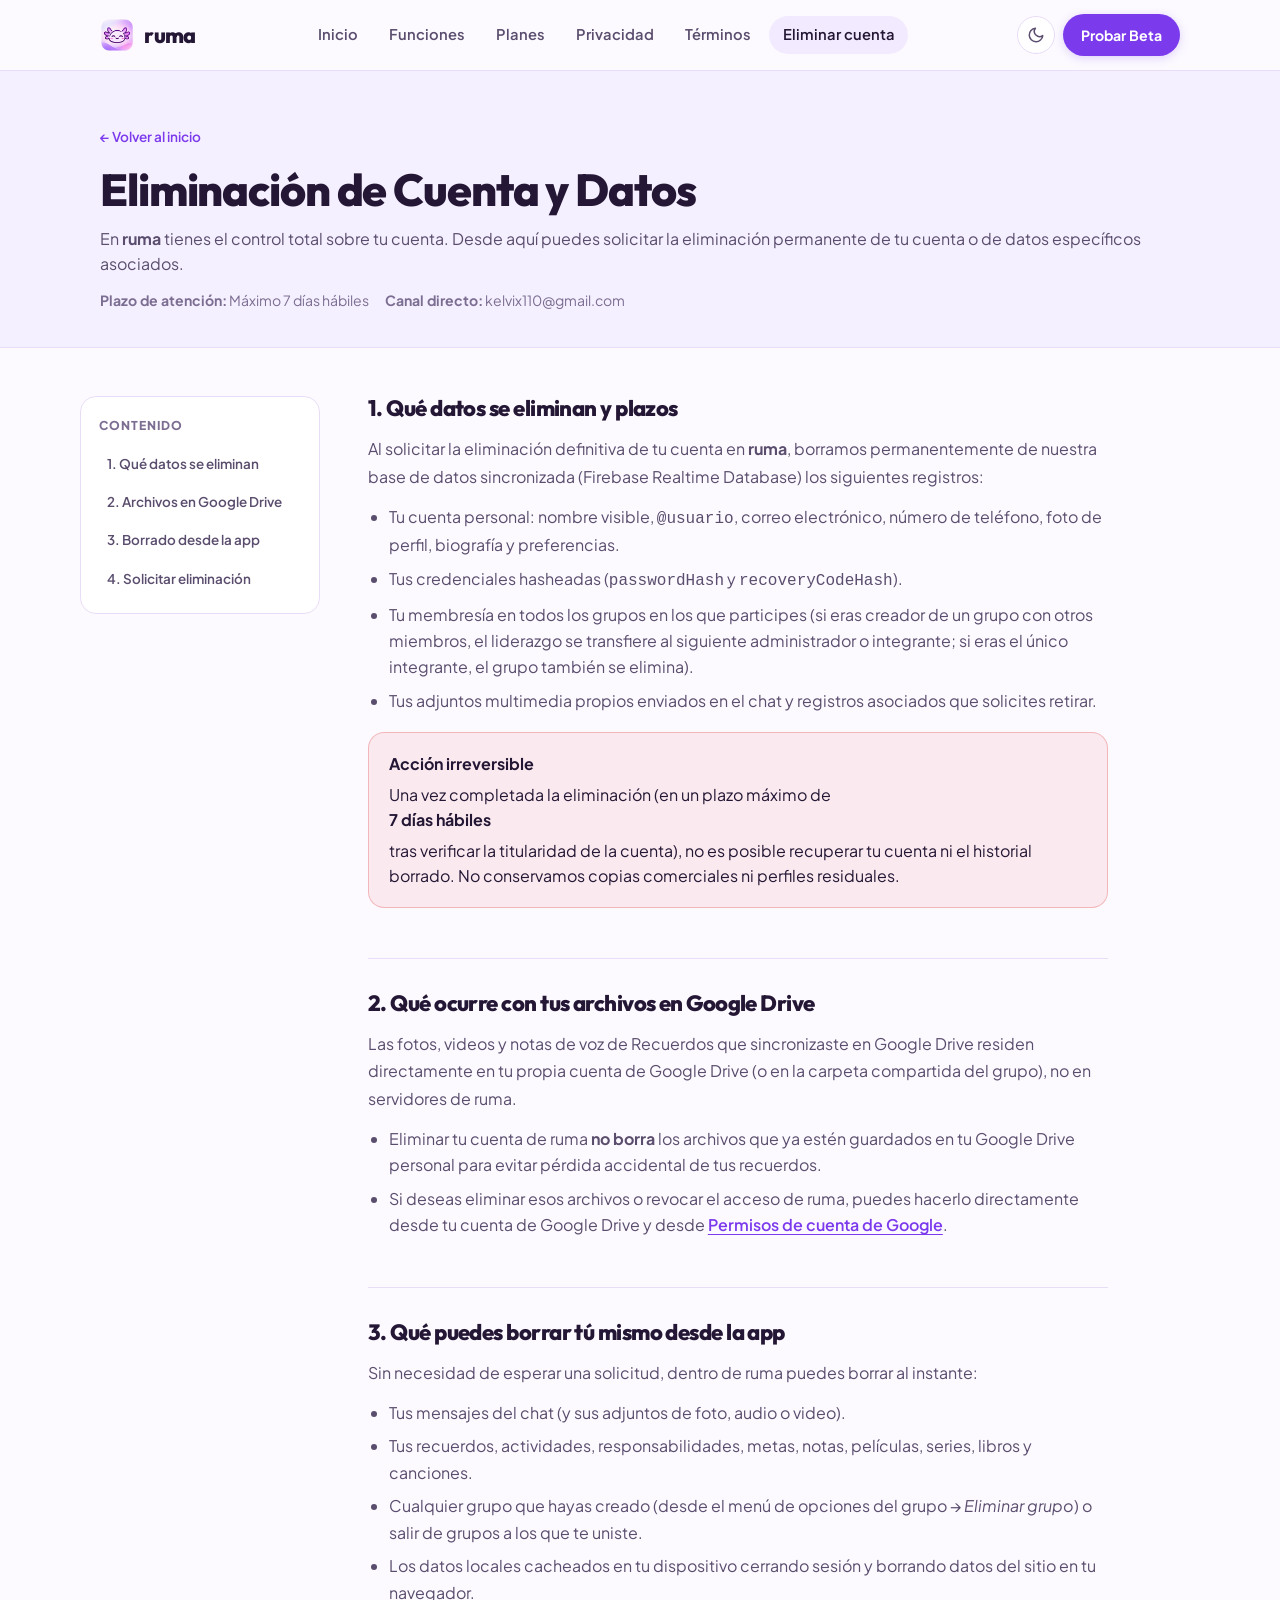
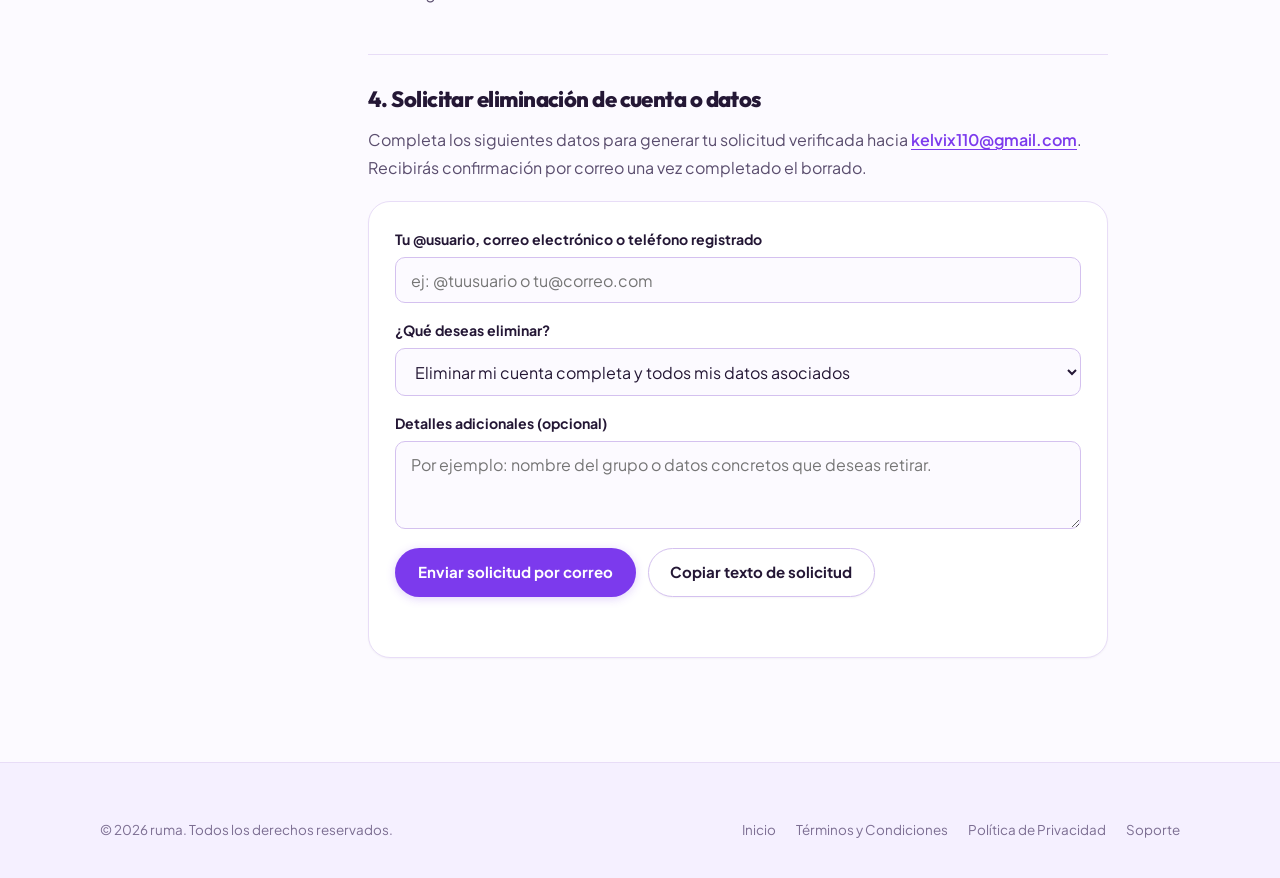
==== eliminar-cuenta.html @ 905005db "feat: sitio web oficial de ruma (landing, términos, privacidad y eliminación de cuenta)" ====
<!DOCTYPE html>
<html lang="es" data-theme="light">
<head>
  <meta charset="UTF-8" />
  <meta name="viewport" content="width=device-width, initial-scale=1.0" />
  <meta name="theme-color" content="#FCFAFF" />
  <title>Eliminación de Cuenta y Datos — ruma</title>
  <meta name="description" content="Cómo solicitar la eliminación definitiva de tu cuenta y datos personales en ruma, qué datos se borran y en cuánto tiempo se procesa tu solicitud." />
  <link rel="icon" type="image/png" href="assets/ruma_icon_192.png" />
  <link rel="apple-touch-icon" href="assets/apple-touch-icon.png" />
  <link rel="preconnect" href="https://fonts.googleapis.com" />
  <link rel="preconnect" href="https://fonts.gstatic.com" crossorigin />
  <link href="https://fonts.googleapis.com/css2?family=Outfit:wght@600;700;800&family=Plus+Jakarta+Sans:wght@400;500;600;700;800&family=JetBrains+Mono:wght@500;700&display=swap" rel="stylesheet" />
  <link rel="stylesheet" href="css/styles.css" />
</head>
<body>

  <header class="site-header">
    <div class="container nav-inner">
      <a href="./" class="brand" aria-label="ruma — Inicio">
        <img src="assets/ruma_home_axolotl.png" alt="Logo de ruma" class="brand-mark" width="34" height="34" />
        <span>ruma</span>
      </a>

      <nav class="nav-links" aria-label="Secciones principales">
        <a href="./">Inicio</a>
        <a href="./#funciones">Funciones</a>
        <a href="./#planes">Planes</a>
        <a href="privacidad.html">Privacidad</a>
        <a href="terminos.html">Términos</a>
        <a href="eliminar-cuenta.html" aria-current="page">Eliminar cuenta</a>
      </nav>

      <div class="nav-actions">
        <button type="button" class="icon-btn" id="theme-toggle" aria-label="Cambiar tema"></button>
        <a href="https://kevingomez-04.github.io/ruma-app/" target="_blank" rel="noopener" class="btn btn-primary btn-sm nav-cta-desktop">Probar Beta</a>
        <button type="button" class="icon-btn mobile-menu-btn" id="mobile-menu-btn" aria-label="Abrir menú" aria-expanded="false" aria-controls="mobile-drawer">
          <svg width="20" height="20" viewBox="0 0 24 24" fill="none" stroke="currentColor" stroke-width="2" stroke-linecap="round" aria-hidden="true">
            <path d="M4 7h16M4 12h16M4 17h16" />
          </svg>
        </button>
      </div>
    </div>

    <div class="mobile-drawer" id="mobile-drawer">
      <nav class="mobile-drawer-links" aria-label="Menú móvil">
        <a href="./">Inicio</a>
        <a href="./#funciones">Funciones</a>
        <a href="./#planes">Planes</a>
        <a href="privacidad.html">Política de privacidad</a>
        <a href="terminos.html">Términos y condiciones</a>
        <a href="eliminar-cuenta.html" aria-current="page">Eliminación de cuenta</a>
      </nav>
      <a href="https://kevingomez-04.github.io/ruma-app/" target="_blank" rel="noopener" class="btn btn-primary" style="width:100%;">Abrir ruma Beta</a>
    </div>
  </header>

  <main>
    <section class="legal-hero">
      <div class="container">
        <a href="./" class="legal-breadcrumb">← Volver al inicio</a>
        <h1>Eliminación de Cuenta y Datos</h1>
        <p>En <strong>ruma</strong> tienes el control total sobre tu cuenta. Desde aquí puedes solicitar la eliminación permanente de tu cuenta o de datos específicos asociados.</p>
        <div class="legal-meta">
          <span><strong>Plazo de atención:</strong> Máximo 7 días hábiles</span>
          <span><strong>Canal directo:</strong> kelvix110@gmail.com</span>
        </div>
      </div>
    </section>

    <div class="container legal-layout">
      <aside class="legal-toc" aria-label="Índice de eliminación">
        <div class="legal-toc-title">Contenido</div>
        <ol>
          <li><a href="#que-se-elimina">1. Qué datos se eliminan</a></li>
          <li><a href="#google-drive">2. Archivos en Google Drive</a></li>
          <li><a href="#desde-app">3. Borrado desde la app</a></li>
          <li><a href="#solicitud">4. Solicitar eliminación</a></li>
        </ol>
      </aside>

      <article class="legal-content">
        <section id="que-se-elimina">
          <h2>1. Qué datos se eliminan y plazos</h2>
          <p>Al solicitar la eliminación definitiva de tu cuenta en <strong>ruma</strong>, borramos permanentemente de nuestra base de datos sincronizada (Firebase Realtime Database) los siguientes registros:</p>
          <ul>
            <li>Tu cuenta personal: nombre visible, <code>@usuario</code>, correo electrónico, número de teléfono, foto de perfil, biografía y preferencias.</li>
            <li>Tus credenciales hasheadas (<code>passwordHash</code> y <code>recoveryCodeHash</code>).</li>
            <li>Tu membresía en todos los grupos en los que participes (si eras creador de un grupo con otros miembros, el liderazgo se transfiere al siguiente administrador o integrante; si eras el único integrante, el grupo también se elimina).</li>
            <li>Tus adjuntos multimedia propios enviados en el chat y registros asociados que solicites retirar.</li>
          </ul>
          <div class="callout danger">
            <strong>Acción irreversible</strong>
            Una vez completada la eliminación (en un plazo máximo de <strong>7 días hábiles</strong> tras verificar la titularidad de la cuenta), no es posible recuperar tu cuenta ni el historial borrado. No conservamos copias comerciales ni perfiles residuales.
          </div>
        </section>

        <section id="google-drive">
          <h2>2. Qué ocurre con tus archivos en Google Drive</h2>
          <p>Las fotos, videos y notas de voz de Recuerdos que sincronizaste en Google Drive residen directamente en tu propia cuenta de Google Drive (o en la carpeta compartida del grupo), no en servidores de ruma.</p>
          <ul>
            <li>Eliminar tu cuenta de ruma <strong>no borra</strong> los archivos que ya estén guardados en tu Google Drive personal para evitar pérdida accidental de tus recuerdos.</li>
            <li>Si deseas eliminar esos archivos o revocar el acceso de ruma, puedes hacerlo directamente desde tu cuenta de Google Drive y desde <a href="https://myaccount.google.com/permissions" target="_blank" rel="noopener">Permisos de cuenta de Google</a>.</li>
          </ul>
        </section>

        <section id="desde-app">
          <h2>3. Qué puedes borrar tú mismo desde la app</h2>
          <p>Sin necesidad de esperar una solicitud, dentro de ruma puedes borrar al instante:</p>
          <ul>
            <li>Tus mensajes del chat (y sus adjuntos de foto, audio o video).</li>
            <li>Tus recuerdos, actividades, responsabilidades, metas, notas, películas, series, libros y canciones.</li>
            <li>Cualquier grupo que hayas creado (desde el menú de opciones del grupo → <em>Eliminar grupo</em>) o salir de grupos a los que te uniste.</li>
            <li>Los datos locales cacheados en tu dispositivo cerrando sesión y borrando datos del sitio en tu navegador.</li>
          </ul>
        </section>

        <section id="solicitud">
          <h2>4. Solicitar eliminación de cuenta o datos</h2>
          <p>Completa los siguientes datos para generar tu solicitud verificada hacia <a href="mailto:kelvix110@gmail.com">kelvix110@gmail.com</a>. Recibirás confirmación por correo una vez completado el borrado.</p>

          <form class="form-card" id="delete-account-form">
            <div class="field">
              <label for="del-identifier">Tu @usuario, correo electrónico o teléfono registrado</label>
              <input type="text" id="del-identifier" placeholder="ej: @tuusuario o tu@correo.com" required />
            </div>

            <div class="field">
              <label for="del-scope">¿Qué deseas eliminar?</label>
              <select id="del-scope">
                <option value="cuenta-completa">Eliminar mi cuenta completa y todos mis datos asociados</option>
                <option value="solo-datos">Eliminar solo datos específicos (mantener mi cuenta activa)</option>
              </select>
            </div>

            <div class="field">
              <label for="del-notes">Detalles adicionales (opcional)</label>
              <textarea id="del-notes" rows="3" placeholder="Por ejemplo: nombre del grupo o datos concretos que deseas retirar."></textarea>
            </div>

            <div class="form-actions">
              <button type="submit" class="btn btn-primary">Enviar solicitud por correo</button>
              <button type="button" class="btn btn-secondary" id="btn-copy-delete-request">Copiar texto de solicitud</button>
            </div>
            <div class="inline-feedback" id="delete-form-feedback" aria-live="polite"></div>
          </form>
        </section>
      </article>
    </div>
  </main>

  <footer class="site-footer">
    <div class="container">
      <div class="footer-bottom" style="border-top:none;padding-top:0;">
        <span>© 2026 ruma. Todos los derechos reservados.</span>
        <div style="display:flex;gap:1.25rem;flex-wrap:wrap;">
          <a href="./">Inicio</a>
          <a href="terminos.html">Términos y Condiciones</a>
          <a href="privacidad.html">Política de Privacidad</a>
          <a href="mailto:kelvix110@gmail.com">Soporte</a>
        </div>
      </div>
    </div>
  </footer>

  <script src="js/main.js" defer></script>
</body>
</html>
---- css/styles.css ----
/* ==========================================================================
   ruma — Sitio Web Oficial (Sistema de Diseño Editorial)
   Paleta oficial de marca: Claro (#FCFAFF) por defecto + Oscuro (#15111E)
   Tipografía: Outfit (Display) · Plus Jakarta Sans (UI/Texto) · JetBrains Mono
   ========================================================================== */

:root,
[data-theme="light"] {
  color-scheme: light;
  --bg: #FCFAFF;
  --bg-subtle: #F5F0FF;
  --surface: #FFFFFF;
  --surface-2: #F7F3FF;
  --surface-hover: #EFE8FF;
  --nav-bg: rgba(252, 250, 255, 0.86);

  --ink: #241735;
  --ink-2: #5A4D6E;
  --ink-muted: #7C6E92;

  --border: #E8DDF7;
  --border-strong: #D4C1EF;

  --primary: #7C3AED;
  --primary-hover: #6D28D9;
  --primary-soft: rgba(124, 58, 237, 0.08);
  --primary-soft-2: rgba(124, 58, 237, 0.14);
  --on-primary: #FFFFFF;

  --accent-rose: #C026D3;
  --accent-rose-soft: rgba(192, 38, 211, 0.09);
  --success: #059669;
  --success-soft: rgba(5, 150, 105, 0.1);
  --danger: #DC2626;
  --danger-soft: rgba(220, 38, 38, 0.08);

  --shadow-xs: 0 1px 2px rgba(36, 23, 53, 0.04);
  --shadow-sm: 0 4px 14px rgba(36, 23, 53, 0.06);
  --shadow-md: 0 12px 32px rgba(36, 23, 53, 0.08);
  --shadow-phone: 0 24px 60px rgba(36, 23, 53, 0.14), 0 4px 16px rgba(36, 23, 53, 0.06);

  --phone-shell: #1A1326;
  --phone-screen: #15111E;
  --phone-card: #211A2E;
  --phone-card-2: #2B223B;
  --phone-border: #382C4B;
  --phone-ink: #F5F0FF;
  --phone-ink-2: #B8A9CC;
  --phone-accent: #A78BFA;

  --radius-sm: 10px;
  --radius-md: 16px;
  --radius-lg: 22px;
  --radius-xl: 28px;
  --radius-pill: 9999px;

  --font-sans: 'Plus Jakarta Sans', -apple-system, BlinkMacSystemFont, 'Segoe UI', sans-serif;
  --font-display: 'Outfit', -apple-system, BlinkMacSystemFont, sans-serif;
  --font-mono: 'JetBrains Mono', ui-monospace, SFMono-Regular, monospace;

  --container: 1120px;
}

[data-theme="dark"] {
  color-scheme: dark;
  --bg: #15111E;
  --bg-subtle: #1B1526;
  --surface: #211A2E;
  --surface-2: #2A213A;
  --surface-hover: #322846;
  --nav-bg: rgba(21, 17, 30, 0.86);

  --ink: #F5F0FF;
  --ink-2: #C2B5D6;
  --ink-muted: #9384AB;

  --border: #342947;
  --border-strong: #4A3B63;

  --primary: #8B5CF6;
  --primary-hover: #7C3AED;
  --primary-soft: rgba(139, 92, 246, 0.14);
  --primary-soft-2: rgba(139, 92, 246, 0.22);
  --on-primary: #FFFFFF;

  --accent-rose: #E879F9;
  --accent-rose-soft: rgba(232, 121, 249, 0.14);
  --success: #34D399;
  --success-soft: rgba(52, 211, 153, 0.14);
  --danger: #F87171;
  --danger-soft: rgba(248, 113, 113, 0.14);

  --shadow-xs: 0 1px 2px rgba(0, 0, 0, 0.24);
  --shadow-sm: 0 6px 18px rgba(0, 0, 0, 0.3);
  --shadow-md: 0 16px 38px rgba(0, 0, 0, 0.42);
  --shadow-phone: 0 28px 64px rgba(0, 0, 0, 0.55);

  --phone-shell: #0E0A16;
  --phone-screen: #15111E;
  --phone-card: #211A2E;
  --phone-card-2: #2B223B;
  --phone-border: #382C4B;
  --phone-ink: #F5F0FF;
  --phone-ink-2: #B8A9CC;
  --phone-accent: #C4B5FD;
}

/* ── Reset & Base ──────────────────────────────────────────────────────── */
*, *::before, *::after { box-sizing: border-box; }

html {
  scroll-behavior: smooth;
  -webkit-text-size-adjust: 100%;
}

body {
  margin: 0;
  font-family: var(--font-sans);
  font-size: 16px;
  line-height: 1.6;
  color: var(--ink);
  background: var(--bg);
  -webkit-font-smoothing: antialiased;
  overflow-x: hidden;
  transition: background-color 0.2s ease, color 0.2s ease;
}

img { max-width: 100%; display: block; }
a { color: inherit; text-decoration: none; }
button { font: inherit; color: inherit; cursor: pointer; background: none; border: none; }

h1, h2, h3, h4 {
  font-family: var(--font-display);
  margin: 0;
  color: var(--ink);
  letter-spacing: -0.025em;
  line-height: 1.15;
}

p { margin: 0; color: var(--ink-2); }

.container {
  width: 100%;
  max-width: var(--container);
  margin: 0 auto;
  padding: 0 1.25rem;
}

.sr-only {
  position: absolute; width: 1px; height: 1px; padding: 0; margin: -1px;
  overflow: hidden; clip: rect(0, 0, 0, 0); border: 0;
}

/* ── Navbar ────────────────────────────────────────────────────────────── */
.site-header {
  position: sticky;
  top: 0;
  z-index: 100;
  background: var(--nav-bg);
  backdrop-filter: blur(14px);
  -webkit-backdrop-filter: blur(14px);
  border-bottom: 1px solid var(--border);
}

.nav-inner {
  height: 70px;
  display: flex;
  align-items: center;
  justify-content: space-between;
  gap: 1rem;
}

.brand {
  display: inline-flex;
  align-items: center;
  gap: 0.65rem;
  font-family: var(--font-display);
  font-weight: 800;
  font-size: 1.35rem;
  letter-spacing: -0.03em;
  color: var(--ink);
}

.brand-mark {
  width: 34px;
  height: 34px;
  border-radius: 10px;
  object-fit: contain;
}

.nav-links {
  display: flex;
  align-items: center;
  gap: 0.25rem;
}

.nav-links a {
  padding: 0.48rem 0.85rem;
  border-radius: var(--radius-pill);
  font-size: 0.92rem;
  font-weight: 600;
  color: var(--ink-2);
  transition: color 0.15s ease, background-color 0.15s ease;
}

.nav-links a:hover,
.nav-links a[aria-current="page"] {
  color: var(--ink);
  background: var(--primary-soft);
}

.nav-actions {
  display: flex;
  align-items: center;
  gap: 0.55rem;
}

.icon-btn {
  width: 38px;
  height: 38px;
  border-radius: var(--radius-pill);
  border: 1px solid var(--border);
  background: var(--surface);
  color: var(--ink-2);
  display: inline-flex;
  align-items: center;
  justify-content: center;
  transition: background-color 0.15s ease, border-color 0.15s ease, color 0.15s ease;
}

.icon-btn:hover {
  background: var(--surface-hover);
  border-color: var(--border-strong);
  color: var(--ink);
}

.mobile-menu-btn { display: none; }

.mobile-drawer {
  display: none;
  border-top: 1px solid var(--border);
  background: var(--surface);
  padding: 1rem 1.25rem 1.35rem;
}

.mobile-drawer.open { display: block; }

.mobile-drawer-links {
  display: flex;
  flex-direction: column;
  gap: 0.3rem;
  margin-bottom: 1rem;
}

.mobile-drawer-links a {
  padding: 0.7rem 0.85rem;
  border-radius: var(--radius-sm);
  font-weight: 600;
  color: var(--ink-2);
}

.mobile-drawer-links a:hover,
.mobile-drawer-links a[aria-current="page"] {
  background: var(--primary-soft);
  color: var(--ink);
}

/* ── Buttons ───────────────────────────────────────────────────────────── */
.btn {
  display: inline-flex;
  align-items: center;
  justify-content: center;
  gap: 0.5rem;
  font-weight: 700;
  font-size: 0.94rem;
  padding: 0.72rem 1.35rem;
  border-radius: var(--radius-pill);
  border: 1px solid transparent;
  transition: transform 0.15s ease, background-color 0.15s ease, border-color 0.15s ease, box-shadow 0.15s ease;
  white-space: nowrap;
}

.btn:active { transform: translateY(1px); }

.btn-sm {
  padding: 0.52rem 1.05rem;
  font-size: 0.88rem;
}

.btn-primary {
  background: var(--primary);
  color: var(--on-primary);
  box-shadow: 0 2px 10px rgba(124, 58, 237, 0.22);
}

.btn-primary:hover {
  background: var(--primary-hover);
  box-shadow: 0 6px 18px rgba(124, 58, 237, 0.28);
}

.btn-secondary {
  background: var(--surface);
  color: var(--ink);
  border-color: var(--border-strong);
  box-shadow: var(--shadow-xs);
}

.btn-secondary:hover {
  background: var(--surface-hover);
  border-color: var(--primary);
}

.btn-ghost {
  background: transparent;
  color: var(--ink-2);
  border-color: var(--border);
}

.btn-ghost:hover {
  background: var(--surface-2);
  color: var(--ink);
}

/* ── Hero Section ──────────────────────────────────────────────────────── */
.hero {
  padding: 4.5rem 0 4rem;
  border-bottom: 1px solid var(--border);
  background:
    radial-gradient(640px 360px at 82% 18%, rgba(124, 58, 237, 0.08), transparent 70%),
    radial-gradient(520px 320px at 10% 80%, rgba(192, 38, 211, 0.05), transparent 70%),
    var(--bg);
}

.hero-grid {
  display: grid;
  grid-template-columns: minmax(0, 1.08fr) minmax(0, 0.92fr);
  gap: 3.5rem;
  align-items: center;
}

.hero-eyebrow {
  font-size: 0.82rem;
  font-weight: 700;
  text-transform: uppercase;
  letter-spacing: 0.1em;
  color: var(--primary);
  margin-bottom: 1rem;
}

.hero h1 {
  font-size: clamp(2.35rem, 4.4vw, 3.6rem);
  font-weight: 800;
  letter-spacing: -0.035em;
  line-height: 1.08;
  margin-bottom: 1.25rem;
}

.hero-lead {
  font-size: clamp(1.02rem, 1.4vw, 1.16rem);
  line-height: 1.65;
  max-width: 52ch;
  margin-bottom: 1.9rem;
}

.hero-cta-row {
  display: flex;
  flex-wrap: wrap;
  gap: 0.75rem;
  margin-bottom: 1.65rem;
}

.hero-meta {
  display: flex;
  flex-wrap: wrap;
  gap: 1.25rem;
  font-size: 0.84rem;
  font-weight: 600;
  color: var(--ink-muted);
}

.hero-meta span {
  display: inline-flex;
  align-items: center;
  gap: 0.4rem;
}

/* ── Interactive Mobile Showcase ───────────────────────────────────────── */
.showcase-wrap {
  display: flex;
  flex-direction: column;
  align-items: center;
  gap: 1rem;
}

.showcase-tabs {
  display: inline-flex;
  flex-wrap: wrap;
  justify-content: center;
  gap: 0.35rem;
  padding: 0.32rem;
  background: var(--surface);
  border: 1px solid var(--border);
  border-radius: var(--radius-pill);
  box-shadow: var(--shadow-xs);
}

.showcase-tab {
  padding: 0.42rem 0.9rem;
  border-radius: var(--radius-pill);
  font-size: 0.82rem;
  font-weight: 700;
  color: var(--ink-2);
  transition: background-color 0.15s ease, color 0.15s ease;
}

.showcase-tab:hover { color: var(--ink); }

.showcase-tab.active {
  background: var(--primary);
  color: var(--on-primary);
}

.phone-frame {
  width: 100%;
  max-width: 356px;
  background: var(--phone-shell);
  border-radius: 38px;
  padding: 12px;
  box-shadow: var(--shadow-phone);
  border: 1px solid rgba(255, 255, 255, 0.08);
}

.phone-screen {
  background: var(--phone-screen);
  border-radius: 28px;
  padding: 1rem;
  color: var(--phone-ink);
  min-height: 416px;
  display: flex;
  flex-direction: column;
  gap: 0.85rem;
}

.phone-notch {
  width: 84px;
  height: 18px;
  border-radius: 999px;
  background: #090611;
  margin: 0 auto 0.2rem;
}

.phone-topbar {
  display: flex;
  align-items: center;
  justify-content: space-between;
  font-size: 0.78rem;
  color: var(--phone-ink-2);
}

.phone-group-pill {
  display: inline-flex;
  align-items: center;
  gap: 0.45rem;
  font-weight: 700;
  color: var(--phone-ink);
  font-size: 0.85rem;
}

.phone-group-pill img {
  width: 22px;
  height: 22px;
  border-radius: 6px;
}

.phone-panel { display: none; flex-direction: column; gap: 0.75rem; flex: 1; }
.phone-panel.active { display: flex; animation: fadeSlide 0.22s ease; }

@keyframes fadeSlide {
  from { opacity: 0; transform: translateY(5px); }
  to { opacity: 1; transform: translateY(0); }
}

.p-card {
  background: var(--phone-card);
  border: 1px solid var(--phone-border);
  border-radius: 16px;
  padding: 0.85rem;
}

.p-card-head {
  display: flex;
  align-items: flex-start;
  justify-content: space-between;
  gap: 0.5rem;
  margin-bottom: 0.45rem;
}

.p-title {
  font-family: var(--font-display);
  font-weight: 700;
  font-size: 0.96rem;
  color: var(--phone-ink);
  line-height: 1.25;
}

.p-sub {
  font-size: 0.75rem;
  color: var(--phone-ink-2);
  margin-top: 0.15rem;
}

.p-status {
  font-size: 0.68rem;
  font-weight: 700;
  padding: 0.22rem 0.55rem;
  border-radius: 999px;
  background: rgba(167, 139, 250, 0.16);
  color: #E9D5FF;
  white-space: nowrap;
}

.p-progress-row {
  display: flex;
  align-items: center;
  justify-content: space-between;
  font-size: 0.74rem;
  color: var(--phone-ink-2);
  margin: 0.55rem 0 0.35rem;
}

.p-bar {
  height: 6px;
  border-radius: 999px;
  background: var(--phone-card-2);
  overflow: hidden;
}

.p-bar i {
  display: block;
  height: 100%;
  border-radius: 999px;
  background: linear-gradient(90deg, #8B5CF6, #F0ABFC);
  transition: width 0.25s ease;
}

.p-tasks {
  display: flex;
  flex-direction: column;
  gap: 0.45rem;
  margin-top: 0.2rem;
}

.p-task {
  display: flex;
  align-items: center;
  gap: 0.6rem;
  padding: 0.55rem 0.7rem;
  border-radius: 12px;
  background: var(--phone-card);
  border: 1px solid var(--phone-border);
  text-align: left;
  width: 100%;
  transition: border-color 0.15s ease, background-color 0.15s ease;
}

.p-task:hover { background: var(--phone-card-2); }

.p-check {
  width: 18px;
  height: 18px;
  border-radius: 6px;
  border: 1.5px solid #6E5B94;
  display: inline-flex;
  align-items: center;
  justify-content: center;
  flex-shrink: 0;
  font-size: 0.7rem;
  color: #fff;
}

.p-task.done .p-check {
  background: #7C3AED;
  border-color: #7C3AED;
}

.p-task-text {
  font-size: 0.8rem;
  color: var(--phone-ink);
  font-weight: 600;
  flex: 1;
}

.p-task.done .p-task-text {
  text-decoration: line-through;
  color: var(--phone-ink-2);
}

.p-assignee {
  font-size: 0.68rem;
  font-weight: 700;
  color: #C4B5FD;
  background: rgba(167, 139, 250, 0.12);
  padding: 0.16rem 0.45rem;
  border-radius: 999px;
}

.p-memory-hero {
  height: 112px;
  border-radius: 12px;
  background: linear-gradient(135deg, #3B1E66 0%, #7C3AED 55%, #C026D3 100%);
  padding: 0.8rem;
  display: flex;
  flex-direction: column;
  justify-content: flex-end;
  margin-bottom: 0.55rem;
}

.p-memory-hero span {
  font-size: 0.7rem;
  color: rgba(255, 255, 255, 0.84);
  font-weight: 600;
}

.p-memory-hero strong {
  font-family: var(--font-display);
  font-size: 1rem;
  color: #FFFFFF;
}

.p-drive-row {
  display: flex;
  align-items: center;
  justify-content: space-between;
  font-size: 0.74rem;
  color: #34D399;
  font-weight: 600;
}

.p-media-list {
  display: flex;
  flex-direction: column;
  gap: 0.55rem;
}

.p-media-item {
  display: flex;
  align-items: center;
  gap: 0.7rem;
  padding: 0.65rem 0.75rem;
  border-radius: 14px;
  background: var(--phone-card);
  border: 1px solid var(--phone-border);
}

.p-media-badge {
  width: 38px;
  height: 46px;
  border-radius: 8px;
  background: var(--phone-card-2);
  display: flex;
  align-items: center;
  justify-content: center;
  font-weight: 800;
  font-size: 0.72rem;
  color: #E9D5FF;
  flex-shrink: 0;
}

.p-media-meta { flex: 1; min-width: 0; }
.p-media-meta strong { display: block; font-size: 0.84rem; color: var(--phone-ink); }
.p-media-meta span { display: block; font-size: 0.73rem; color: var(--phone-ink-2); }

.p-score {
  font-family: var(--font-mono);
  font-size: 0.76rem;
  font-weight: 700;
  color: #FBBF24;
}

.p-chat-stack {
  display: flex;
  flex-direction: column;
  gap: 0.55rem;
}

.p-bubble {
  max-width: 88%;
  padding: 0.65rem 0.8rem;
  border-radius: 14px;
  font-size: 0.79rem;
  line-height: 1.45;
  background: var(--phone-card);
  border: 1px solid var(--phone-border);
  color: var(--phone-ink);
}

.p-bubble.mine {
  align-self: flex-end;
  background: #5B21B6;
  border-color: #7C3AED;
}

.p-quote {
  padding: 0.45rem 0.6rem;
  border-radius: 9px;
  background: rgba(255, 255, 255, 0.07);
  border-left: 2.5px solid #E879F9;
  margin-bottom: 0.4rem;
  font-size: 0.72rem;
}

.p-quote b { display: block; color: #F5F0FF; }
.p-quote span { color: #D8C7F0; }

/* ── Sections ──────────────────────────────────────────────────────────── */
.section {
  padding: 4.75rem 0;
}

.section-alt {
  background: var(--bg-subtle);
  border-top: 1px solid var(--border);
  border-bottom: 1px solid var(--border);
}

.section-head {
  max-width: 640px;
  margin-bottom: 2.75rem;
}

.section-label {
  font-size: 0.8rem;
  font-weight: 700;
  text-transform: uppercase;
  letter-spacing: 0.1em;
  color: var(--primary);
  margin-bottom: 0.65rem;
}

.section-head h2 {
  font-size: clamp(1.75rem, 3vw, 2.45rem);
  font-weight: 800;
  margin-bottom: 0.85rem;
}

.section-head p {
  font-size: 1.02rem;
}

/* ── Feature Grid ──────────────────────────────────────────────────────── */
.features-grid {
  display: grid;
  grid-template-columns: repeat(3, minmax(0, 1fr));
  gap: 1.25rem;
}

.feature-card {
  background: var(--surface);
  border: 1px solid var(--border);
  border-radius: var(--radius-lg);
  padding: 1.65rem;
  box-shadow: var(--shadow-xs);
  transition: transform 0.18s ease, box-shadow 0.18s ease, border-color 0.18s ease;
}

.feature-card:hover {
  transform: translateY(-2px);
  box-shadow: var(--shadow-sm);
  border-color: var(--border-strong);
}

.feature-icon {
  width: 42px;
  height: 42px;
  border-radius: 12px;
  background: var(--primary-soft);
  color: var(--primary);
  display: inline-flex;
  align-items: center;
  justify-content: center;
  margin-bottom: 1.1rem;
}

.feature-card h3 {
  font-size: 1.15rem;
  font-weight: 700;
  margin-bottom: 0.55rem;
}

.feature-card p {
  font-size: 0.93rem;
  line-height: 1.6;
}

/* ── Steps ─────────────────────────────────────────────────────────────── */
.steps-grid {
  display: grid;
  grid-template-columns: repeat(3, minmax(0, 1fr));
  gap: 1.5rem;
}

.step-card {
  background: var(--surface);
  border: 1px solid var(--border);
  border-radius: var(--radius-lg);
  padding: 1.65rem;
}

.step-num {
  font-family: var(--font-mono);
  font-size: 0.82rem;
  font-weight: 700;
  color: var(--primary);
  margin-bottom: 0.8rem;
  display: inline-block;
}

.step-card h3 {
  font-size: 1.15rem;
  margin-bottom: 0.5rem;
}

.step-card p {
  font-size: 0.93rem;
}

/* ── Pricing / Plans ───────────────────────────────────────────────────── */
.plans-grid {
  display: grid;
  grid-template-columns: repeat(2, minmax(0, 1fr));
  gap: 1.5rem;
  align-items: stretch;
}

.plan-card {
  background: var(--surface);
  border: 1px solid var(--border);
  border-radius: var(--radius-xl);
  padding: 2rem;
  display: flex;
  flex-direction: column;
  box-shadow: var(--shadow-xs);
}

.plan-card.featured {
  border-color: var(--border-strong);
  box-shadow: var(--shadow-md);
}

.plan-top {
  display: flex;
  align-items: center;
  justify-content: space-between;
  gap: 0.75rem;
  margin-bottom: 0.75rem;
}

.plan-name {
  font-family: var(--font-display);
  font-size: 1.4rem;
  font-weight: 800;
}

.plan-tag {
  font-size: 0.75rem;
  font-weight: 700;
  padding: 0.25rem 0.65rem;
  border-radius: var(--radius-pill);
  background: var(--primary-soft);
  color: var(--primary);
}

.plan-tag.success {
  background: var(--success-soft);
  color: var(--success);
}

.plan-price {
  font-family: var(--font-display);
  font-size: 2rem;
  font-weight: 800;
  margin: 0.35rem 0 0.6rem;
}

.plan-price small {
  font-family: var(--font-sans);
  font-size: 0.88rem;
  font-weight: 600;
  color: var(--ink-muted);
}

.plan-desc {
  font-size: 0.93rem;
  margin-bottom: 1.45rem;
}

.plan-list {
  list-style: none;
  padding: 0;
  margin: 0 0 1.75rem;
  display: flex;
  flex-direction: column;
  gap: 0.65rem;
  flex: 1;
}

.plan-list li {
  display: flex;
  align-items: flex-start;
  gap: 0.6rem;
  font-size: 0.92rem;
  color: var(--ink-2);
}

.plan-list svg {
  color: var(--primary);
  flex-shrink: 0;
  margin-top: 3px;
}

/* ── FAQ ───────────────────────────────────────────────────────────────── */
.faq-list {
  max-width: 780px;
  display: flex;
  flex-direction: column;
  gap: 0.75rem;
}

.faq-item {
  background: var(--surface);
  border: 1px solid var(--border);
  border-radius: var(--radius-md);
  overflow: hidden;
  transition: border-color 0.15s ease;
}

.faq-item[open] {
  border-color: var(--border-strong);
  box-shadow: var(--shadow-xs);
}

.faq-item summary {
  list-style: none;
  padding: 1.15rem 1.35rem;
  font-family: var(--font-display);
  font-weight: 700;
  font-size: 1.03rem;
  color: var(--ink);
  cursor: pointer;
  display: flex;
  align-items: center;
  justify-content: space-between;
  gap: 1rem;
}

.faq-item summary::-webkit-details-marker { display: none; }

.faq-chevron {
  width: 20px;
  height: 20px;
  color: var(--ink-muted);
  flex-shrink: 0;
  transition: transform 0.2s ease;
}

.faq-item[open] .faq-chevron { transform: rotate(180deg); color: var(--primary); }

.faq-body {
  padding: 0 1.35rem 1.25rem;
  font-size: 0.94rem;
  line-height: 1.65;
  color: var(--ink-2);
}

.faq-body a {
  color: var(--primary);
  font-weight: 600;
  text-decoration: underline;
  text-underline-offset: 3px;
}

/* ── Final CTA ─────────────────────────────────────────────────────────── */
.cta-band {
  background: var(--surface);
  border: 1px solid var(--border);
  border-radius: var(--radius-xl);
  padding: 3rem 2.25rem;
  display: flex;
  align-items: center;
  justify-content: space-between;
  gap: 2rem;
  box-shadow: var(--shadow-sm);
}

.cta-band h2 {
  font-size: clamp(1.55rem, 2.6vw, 2.1rem);
  margin-bottom: 0.55rem;
}

.cta-band p { max-width: 52ch; }

.cta-band-actions {
  display: flex;
  flex-wrap: wrap;
  gap: 0.75rem;
  flex-shrink: 0;
}

/* ── Legal & Documentation Pages ───────────────────────────────────────── */
.legal-hero {
  padding: 3.25rem 0 2.25rem;
  border-bottom: 1px solid var(--border);
  background: var(--bg-subtle);
}

.legal-breadcrumb {
  display: inline-flex;
  align-items: center;
  gap: 0.4rem;
  font-size: 0.85rem;
  font-weight: 600;
  color: var(--primary);
  margin-bottom: 1rem;
}

.legal-hero h1 {
  font-size: clamp(1.95rem, 3.6vw, 2.8rem);
  font-weight: 800;
  margin-bottom: 0.65rem;
}

.legal-meta {
  display: flex;
  flex-wrap: wrap;
  gap: 1rem;
  font-size: 0.88rem;
  color: var(--ink-muted);
  margin-top: 0.75rem;
}

.legal-layout {
  display: grid;
  grid-template-columns: 240px minmax(0, 1fr);
  gap: 3rem;
  padding: 3rem 0 4.5rem;
  align-items: start;
}

.legal-toc {
  position: sticky;
  top: 94px;
  padding: 1.15rem;
  background: var(--surface);
  border: 1px solid var(--border);
  border-radius: var(--radius-md);
}

.legal-toc-title {
  font-size: 0.76rem;
  font-weight: 800;
  text-transform: uppercase;
  letter-spacing: 0.08em;
  color: var(--ink-muted);
  margin-bottom: 0.75rem;
}

.legal-toc ol {
  list-style: none;
  padding: 0;
  margin: 0;
  display: flex;
  flex-direction: column;
  gap: 0.35rem;
}

.legal-toc a {
  display: block;
  padding: 0.35rem 0.5rem;
  border-radius: 8px;
  font-size: 0.84rem;
  font-weight: 600;
  color: var(--ink-2);
  transition: background-color 0.15s ease, color 0.15s ease;
}

.legal-toc a:hover {
  background: var(--primary-soft);
  color: var(--primary);
}

.legal-content {
  max-width: 740px;
}

.legal-content section {
  scroll-margin-top: 92px;
  padding-bottom: 2rem;
  margin-bottom: 2rem;
  border-bottom: 1px solid var(--border);
}

.legal-content section:last-child {
  border-bottom: none;
  margin-bottom: 0;
}

.legal-content h2 {
  font-size: 1.38rem;
  font-weight: 800;
  margin-bottom: 0.85rem;
}

.legal-content h3 {
  font-size: 1.05rem;
  font-weight: 700;
  margin: 1.25rem 0 0.45rem;
}

.legal-content p {
  margin-bottom: 0.85rem;
  line-height: 1.72;
}

.legal-content ul,
.legal-content ol {
  margin: 0.5rem 0 1rem;
  padding-left: 1.3rem;
  color: var(--ink-2);
}

.legal-content li {
  margin-bottom: 0.45rem;
  line-height: 1.65;
}

.legal-content a {
  color: var(--primary);
  font-weight: 600;
  text-decoration: underline;
  text-underline-offset: 3px;
}

.callout {
  padding: 1.15rem 1.25rem;
  border-radius: var(--radius-md);
  background: var(--surface);
  border: 1px solid var(--border-strong);
  margin: 1.1rem 0;
}

.callout strong {
  display: block;
  color: var(--ink);
  margin-bottom: 0.3rem;
}

.callout.danger {
  background: var(--danger-soft);
  border-color: rgba(220, 38, 38, 0.25);
}

.data-table {
  width: 100%;
  border-collapse: collapse;
  margin: 1rem 0 1.25rem;
  font-size: 0.9rem;
  background: var(--surface);
  border: 1px solid var(--border);
  border-radius: var(--radius-md);
  overflow: hidden;
}

.data-table th,
.data-table td {
  padding: 0.85rem 1rem;
  text-align: left;
  border-bottom: 1px solid var(--border);
  vertical-align: top;
}

.data-table th {
  background: var(--bg-subtle);
  font-weight: 700;
  color: var(--ink);
  font-size: 0.84rem;
}

.data-table tr:last-child td { border-bottom: none; }

/* ── Delete Account Form ───────────────────────────────────────────────── */
.form-card {
  background: var(--surface);
  border: 1px solid var(--border);
  border-radius: var(--radius-lg);
  padding: 1.65rem;
  box-shadow: var(--shadow-xs);
  margin-top: 1.25rem;
}

.field {
  display: flex;
  flex-direction: column;
  gap: 0.4rem;
  margin-bottom: 1rem;
}

.field label {
  font-size: 0.88rem;
  font-weight: 700;
  color: var(--ink);
}

.field input,
.field select,
.field textarea {
  width: 100%;
  padding: 0.72rem 0.9rem;
  border-radius: var(--radius-sm);
  border: 1px solid var(--border-strong);
  background: var(--bg);
  color: var(--ink);
  font-family: inherit;
  font-size: 16px;
  transition: border-color 0.15s ease, box-shadow 0.15s ease;
}

.field input:focus,
.field select:focus,
.field textarea:focus {
  outline: none;
  border-color: var(--primary);
  box-shadow: 0 0 0 3px var(--primary-soft-2);
}

.form-actions {
  display: flex;
  flex-wrap: wrap;
  gap: 0.75rem;
  margin-top: 1.15rem;
}

.inline-feedback {
  margin-top: 0.85rem;
  font-size: 0.86rem;
  font-weight: 600;
  color: var(--success);
  min-height: 1.25rem;
}

/* ── Footer ────────────────────────────────────────────────────────────── */
.site-footer {
  border-top: 1px solid var(--border);
  background: var(--bg-subtle);
  padding: 3.5rem 0 2.5rem;
}

.footer-grid {
  display: grid;
  grid-template-columns: minmax(0, 1.4fr) repeat(3, minmax(0, 1fr));
  gap: 2.5rem;
  margin-bottom: 2.5rem;
}

.footer-desc {
  margin-top: 0.85rem;
  font-size: 0.9rem;
  max-width: 34ch;
}

.footer-col h4 {
  font-size: 0.84rem;
  font-weight: 800;
  text-transform: uppercase;
  letter-spacing: 0.08em;
  color: var(--ink-muted);
  margin-bottom: 0.9rem;
}

.footer-col ul {
  list-style: none;
  padding: 0;
  margin: 0;
  display: flex;
  flex-direction: column;
  gap: 0.55rem;
}

.footer-col a {
  font-size: 0.92rem;
  font-weight: 600;
  color: var(--ink-2);
  transition: color 0.15s ease;
}

.footer-col a:hover { color: var(--primary); }

.footer-bottom {
  padding-top: 1.5rem;
  border-top: 1px solid var(--border);
  display: flex;
  flex-wrap: wrap;
  align-items: center;
  justify-content: space-between;
  gap: 0.75rem;
  font-size: 0.84rem;
  color: var(--ink-muted);
}

/* ── Responsive ────────────────────────────────────────────────────────── */
@media (max-width: 960px) {
  .hero { padding: 3.25rem 0 3.25rem; }
  .hero-grid { grid-template-columns: 1fr; gap: 2.5rem; }
  .features-grid { grid-template-columns: repeat(2, minmax(0, 1fr)); }
  .steps-grid { grid-template-columns: 1fr; }
  .plans-grid { grid-template-columns: 1fr; }
  .cta-band { flex-direction: column; align-items: flex-start; padding: 2.25rem 1.65rem; }
  .legal-layout { grid-template-columns: 1fr; gap: 1.75rem; }
  .legal-toc { position: static; }
  .footer-grid { grid-template-columns: repeat(2, minmax(0, 1fr)); }
}

@media (max-width: 720px) {
  .nav-links, .nav-cta-desktop { display: none; }
  .mobile-menu-btn { display: inline-flex; }
  .features-grid { grid-template-columns: 1fr; }
  .footer-grid { grid-template-columns: 1fr; gap: 1.85rem; }
  .section { padding: 3.5rem 0; }
  .hero-cta-row .btn { width: 100%; }
  .data-table { display: block; overflow-x: auto; }
  .showcase-tabs { flex-wrap: nowrap; gap: 0.2rem; padding: 0.25rem; max-width: 100%; }
  .showcase-tab { padding: 0.4rem 0.62rem; font-size: 0.76rem; white-space: nowrap; }
}

@media (prefers-reduced-motion: reduce) {
  html { scroll-behavior: auto; }
  *, *::before, *::after { animation-duration: 0.01ms !important; transition-duration: 0.01ms !important; }
}
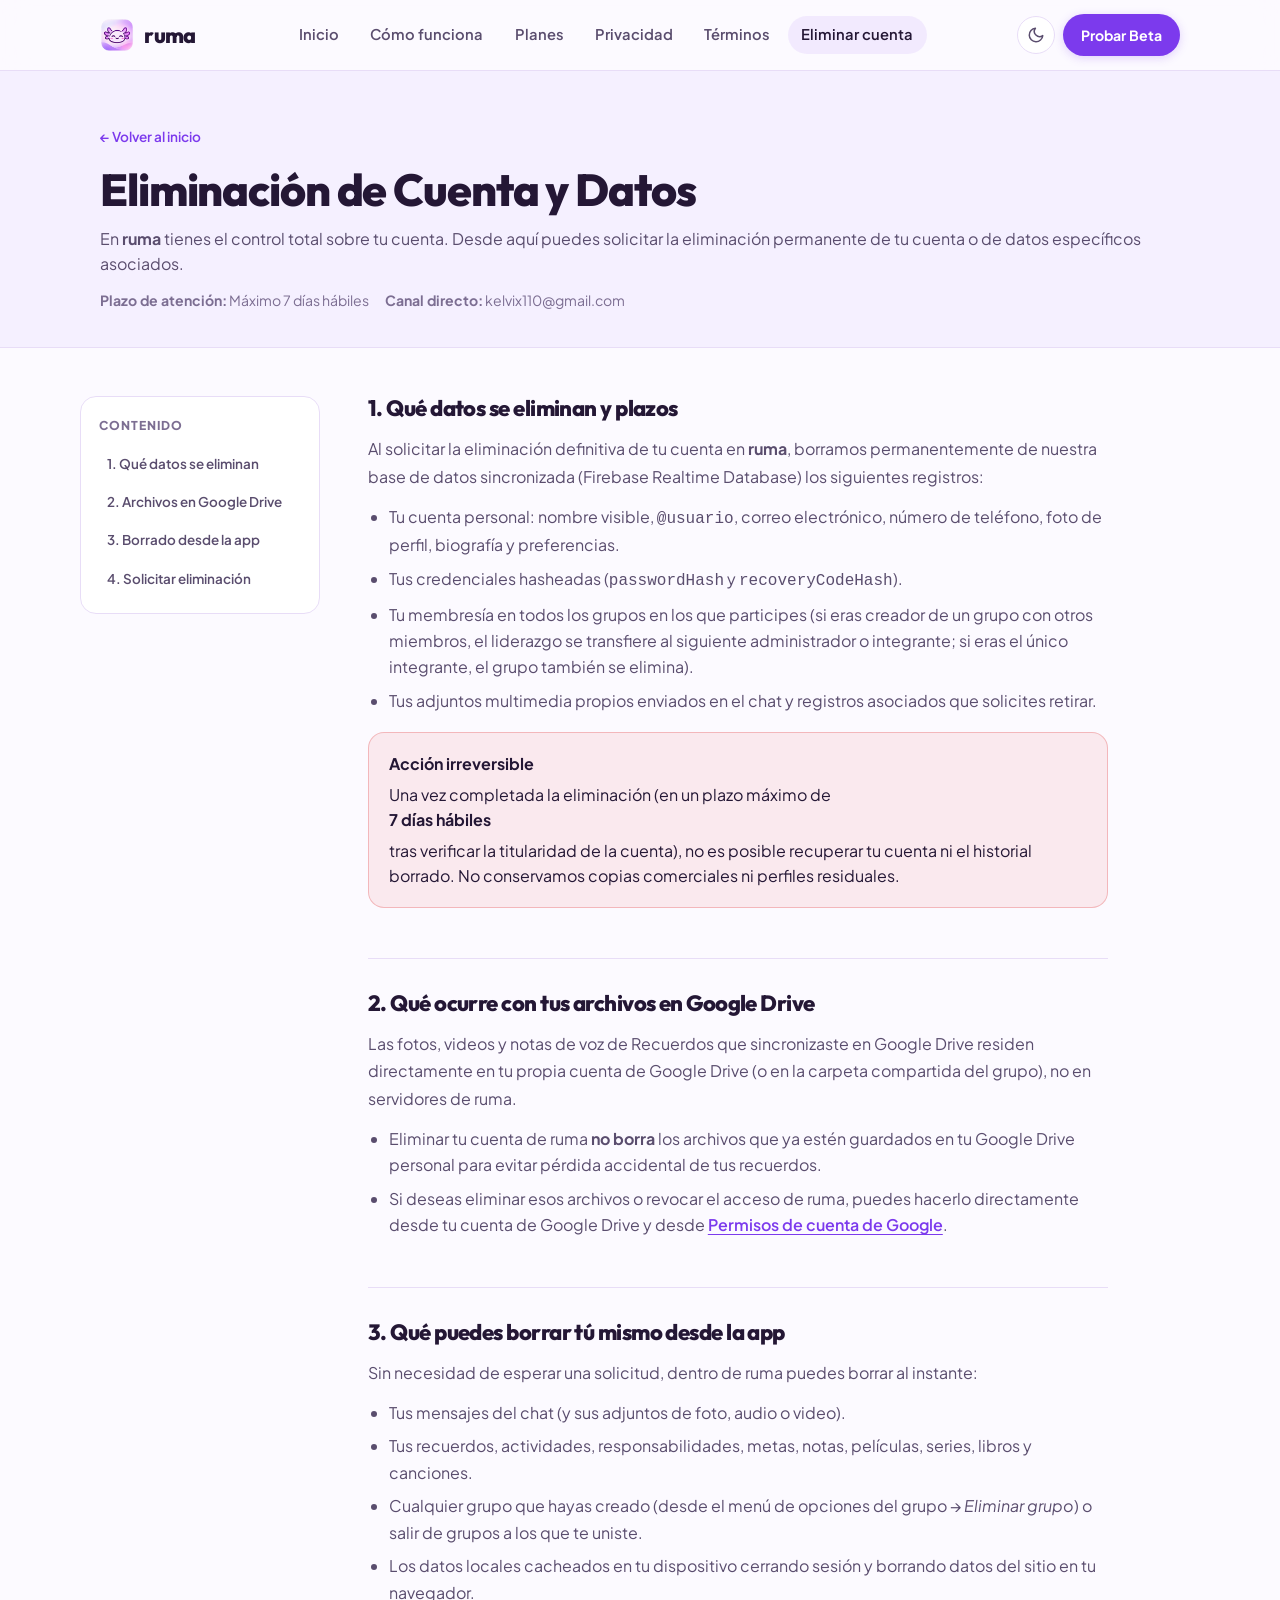
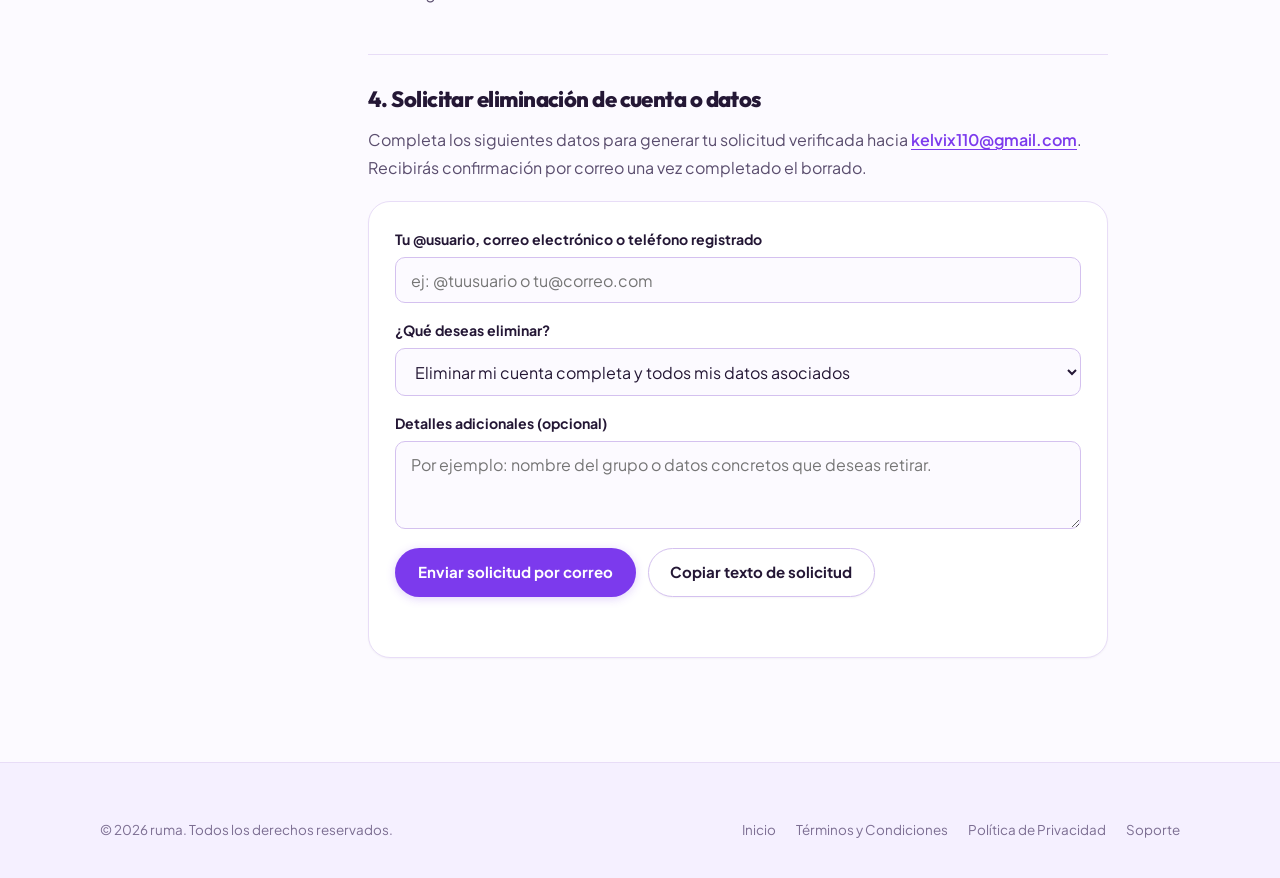
==== commit 39cc1166: "feat: pantallazos reales de ruma, recorrido guiado interactivo, galería con lightbox, casos de uso y" ====
--- a/eliminar-cuenta.html
+++ b/eliminar-cuenta.html
@@ -24,7 +24,7 @@
 
       <nav class="nav-links" aria-label="Secciones principales">
         <a href="./">Inicio</a>
-        <a href="./#funciones">Funciones</a>
+        <a href="./#recorrido">Cómo funciona</a>
         <a href="./#planes">Planes</a>
         <a href="privacidad.html">Privacidad</a>
         <a href="terminos.html">Términos</a>
@@ -45,7 +45,7 @@
     <div class="mobile-drawer" id="mobile-drawer">
       <nav class="mobile-drawer-links" aria-label="Menú móvil">
         <a href="./">Inicio</a>
-        <a href="./#funciones">Funciones</a>
+        <a href="./#recorrido">Cómo funciona</a>
         <a href="./#planes">Planes</a>
         <a href="privacidad.html">Política de privacidad</a>
         <a href="terminos.html">Términos y condiciones</a>
--- a/css/styles.css
+++ b/css/styles.css
@@ -1335,3 +1335,793 @@
   html { scroll-behavior: auto; }
   *, *::before, *::after { animation-duration: 0.01ms !important; transition-duration: 0.01ms !important; }
 }
+
+
+/* ==========================================================================
+   V2 Showcase — Escenario con Pantallazos Reales, Recorrido Interactivo,
+   Galería, Casos de Uso, Guía de Instalación y Lightbox
+   ========================================================================== */
+
+/* ── Hero Real Device Stage ────────────────────────────────────────────── */
+.hero-stage {
+  position: relative;
+  display: flex;
+  flex-direction: column;
+  align-items: center;
+  gap: 1.1rem;
+}
+
+.stage-cluster {
+  position: relative;
+  display: flex;
+  align-items: center;
+  justify-content: center;
+  width: 100%;
+  padding: 0.75rem 0;
+}
+
+.stage-glow {
+  position: absolute;
+  width: 340px;
+  height: 340px;
+  border-radius: 50%;
+  background: radial-gradient(circle, rgba(124, 58, 237, 0.22) 0%, rgba(192, 38, 211, 0.1) 46%, transparent 72%);
+  filter: blur(22px);
+  pointer-events: none;
+  z-index: 0;
+}
+
+.stage-peek {
+  position: absolute;
+  width: 196px;
+  border-radius: 26px;
+  padding: 6px;
+  background: var(--phone-shell);
+  border: 1px solid rgba(255, 255, 255, 0.08);
+  box-shadow: var(--shadow-md);
+  opacity: 0.76;
+  cursor: pointer;
+  transition: transform 0.28s cubic-bezier(0.22, 1, 0.36, 1), opacity 0.25s ease;
+  z-index: 1;
+}
+
+.stage-peek img {
+  width: 100%;
+  border-radius: 20px;
+  aspect-ratio: 390 / 844;
+  object-fit: cover;
+  object-position: top;
+}
+
+.stage-peek-left {
+  left: -6px;
+  transform: rotate(-7deg) translateY(18px) scale(0.92);
+}
+
+.stage-peek-left:hover {
+  transform: rotate(-4deg) translateY(8px) scale(0.96);
+  opacity: 0.96;
+}
+
+.stage-peek-right {
+  right: -6px;
+  transform: rotate(7deg) translateY(22px) scale(0.92);
+}
+
+.stage-peek-right:hover {
+  transform: rotate(4deg) translateY(10px) scale(0.96);
+  opacity: 0.96;
+}
+
+.device-bezel {
+  position: relative;
+  z-index: 2;
+  width: 100%;
+  max-width: 288px;
+  background: linear-gradient(155deg, #2B213C 0%, #140F1E 50%, #1F182D 100%);
+  border-radius: 42px;
+  padding: 10px;
+  box-shadow: var(--shadow-phone);
+  border: 1px solid rgba(255, 255, 255, 0.14);
+}
+
+.device-bezel-lg {
+  max-width: 318px;
+}
+
+.device-viewport {
+  position: relative;
+  border-radius: 33px;
+  overflow: hidden;
+  background: #15111E;
+  aspect-ratio: 390 / 844;
+}
+
+.device-viewport img {
+  width: 100%;
+  height: 100%;
+  object-fit: cover;
+  object-position: top;
+  display: block;
+  transition: opacity 0.24s ease, transform 0.28s ease;
+}
+
+.device-viewport.switching img {
+  opacity: 0.2;
+  transform: scale(0.985);
+}
+
+.device-zoom-btn {
+  position: absolute;
+  right: 10px;
+  bottom: 10px;
+  z-index: 4;
+  display: inline-flex;
+  align-items: center;
+  gap: 0.35rem;
+  padding: 0.38rem 0.72rem;
+  border-radius: var(--radius-pill);
+  background: rgba(15, 10, 26, 0.82);
+  backdrop-filter: blur(10px);
+  -webkit-backdrop-filter: blur(10px);
+  border: 1px solid rgba(255, 255, 255, 0.16);
+  color: #F5F0FF;
+  font-size: 0.74rem;
+  font-weight: 700;
+  transition: background-color 0.15s ease, transform 0.15s ease;
+}
+
+.device-zoom-btn:hover {
+  background: var(--primary);
+  transform: translateY(-1px);
+}
+
+.stage-chip {
+  position: absolute;
+  z-index: 3;
+  display: inline-flex;
+  align-items: center;
+  gap: 0.5rem;
+  padding: 0.55rem 0.85rem;
+  border-radius: 14px;
+  background: var(--surface);
+  border: 1px solid var(--border-strong);
+  box-shadow: var(--shadow-md);
+  font-size: 0.78rem;
+  font-weight: 700;
+  color: var(--ink);
+  white-space: nowrap;
+}
+
+.stage-chip-dot {
+  width: 8px;
+  height: 8px;
+  border-radius: 50%;
+  background: var(--success);
+  flex-shrink: 0;
+}
+
+.stage-chip-top {
+  top: 28px;
+  right: -12px;
+}
+
+.stage-chip-bottom {
+  bottom: 44px;
+  left: -16px;
+}
+
+.hero-metrics {
+  display: grid;
+  grid-template-columns: repeat(3, minmax(0, 1fr));
+  gap: 0.75rem;
+  margin-top: 1.85rem;
+  padding-top: 1.5rem;
+  border-top: 1px solid var(--border);
+}
+
+.hero-metric strong {
+  display: block;
+  font-family: var(--font-display);
+  font-size: 1.35rem;
+  font-weight: 800;
+  color: var(--ink);
+  line-height: 1.15;
+}
+
+.hero-metric span {
+  font-size: 0.8rem;
+  color: var(--ink-muted);
+  font-weight: 600;
+}
+
+/* ── Guided Interactive Walkthrough (#recorrido) ───────────────────────── */
+.tour-layout {
+  display: grid;
+  grid-template-columns: minmax(0, 1.05fr) minmax(0, 0.95fr);
+  gap: 3rem;
+  align-items: start;
+}
+
+.tour-steps {
+  display: flex;
+  flex-direction: column;
+  gap: 0.85rem;
+}
+
+.tour-step {
+  width: 100%;
+  text-align: left;
+  padding: 1.25rem 1.35rem;
+  border-radius: var(--radius-lg);
+  background: var(--surface);
+  border: 1px solid var(--border);
+  transition: border-color 0.18s ease, box-shadow 0.18s ease, transform 0.18s ease, background-color 0.18s ease;
+}
+
+.tour-step:hover {
+  border-color: var(--border-strong);
+  transform: translateY(-1px);
+}
+
+.tour-step.active {
+  border-color: var(--primary);
+  box-shadow: var(--shadow-sm);
+  background: var(--surface);
+}
+
+.tour-step-head {
+  display: flex;
+  align-items: center;
+  justify-content: space-between;
+  gap: 0.75rem;
+  margin-bottom: 0.45rem;
+}
+
+.tour-step-num {
+  font-family: var(--font-mono);
+  font-size: 0.76rem;
+  font-weight: 700;
+  color: var(--primary);
+  background: var(--primary-soft);
+  padding: 0.2rem 0.58rem;
+  border-radius: var(--radius-pill);
+}
+
+.tour-step-tag {
+  font-size: 0.74rem;
+  font-weight: 700;
+  color: var(--ink-muted);
+}
+
+.tour-step h3 {
+  font-size: 1.14rem;
+  font-weight: 800;
+  margin-bottom: 0.4rem;
+}
+
+.tour-step p {
+  font-size: 0.92rem;
+  line-height: 1.58;
+}
+
+.tour-step-bullets {
+  display: none;
+  margin: 0.85rem 0 0;
+  padding: 0.85rem 0 0;
+  border-top: 1px solid var(--border);
+  list-style: none;
+  flex-direction: column;
+  gap: 0.42rem;
+}
+
+.tour-step.active .tour-step-bullets {
+  display: flex;
+}
+
+.tour-step-bullets li {
+  display: flex;
+  align-items: flex-start;
+  gap: 0.5rem;
+  font-size: 0.86rem;
+  color: var(--ink-2);
+}
+
+.tour-step-bullets li::before {
+  content: "✓";
+  color: var(--primary);
+  font-weight: 800;
+  flex-shrink: 0;
+}
+
+.tour-subpills {
+  display: none;
+  flex-wrap: wrap;
+  gap: 0.4rem;
+  margin-top: 0.85rem;
+}
+
+.tour-step.active .tour-subpills {
+  display: flex;
+}
+
+.tour-subpill {
+  padding: 0.34rem 0.78rem;
+  border-radius: var(--radius-pill);
+  border: 1px solid var(--border-strong);
+  background: var(--bg-subtle);
+  color: var(--ink-2);
+  font-size: 0.78rem;
+  font-weight: 700;
+  transition: background-color 0.15s ease, color 0.15s ease, border-color 0.15s ease;
+}
+
+.tour-subpill.active,
+.tour-subpill:hover {
+  background: var(--primary);
+  border-color: var(--primary);
+  color: var(--on-primary);
+}
+
+.tour-sticky {
+  position: sticky;
+  top: 94px;
+  display: flex;
+  flex-direction: column;
+  align-items: center;
+  gap: 1.15rem;
+}
+
+.tour-caption-card {
+  width: 100%;
+  max-width: 380px;
+  background: var(--surface);
+  border: 1px solid var(--border);
+  border-radius: var(--radius-md);
+  padding: 1rem 1.15rem;
+  box-shadow: var(--shadow-xs);
+}
+
+.tour-caption-top {
+  display: flex;
+  align-items: center;
+  justify-content: space-between;
+  gap: 0.75rem;
+  margin-bottom: 0.35rem;
+}
+
+.tour-caption-title {
+  font-family: var(--font-display);
+  font-weight: 800;
+  font-size: 0.98rem;
+  color: var(--ink);
+}
+
+.tour-caption-text {
+  font-size: 0.85rem;
+  color: var(--ink-2);
+  line-height: 1.5;
+}
+
+.tour-nav-controls {
+  display: flex;
+  align-items: center;
+  gap: 0.4rem;
+}
+
+.tour-nav-btn {
+  width: 32px;
+  height: 32px;
+  border-radius: var(--radius-pill);
+  border: 1px solid var(--border-strong);
+  background: var(--surface-2);
+  color: var(--ink);
+  display: inline-flex;
+  align-items: center;
+  justify-content: center;
+  font-weight: 700;
+  transition: background-color 0.15s ease, border-color 0.15s ease;
+}
+
+.tour-nav-btn:hover {
+  background: var(--primary);
+  border-color: var(--primary);
+  color: var(--on-primary);
+}
+
+/* ── Real Screenshots Gallery (#pantallazos) ───────────────────────────── */
+.gallery-head-row {
+  display: flex;
+  flex-wrap: wrap;
+  align-items: flex-end;
+  justify-content: space-between;
+  gap: 1.25rem;
+  margin-bottom: 2.25rem;
+}
+
+.gallery-head-row .section-head { margin-bottom: 0; }
+
+.filter-bar {
+  display: inline-flex;
+  flex-wrap: wrap;
+  gap: 0.35rem;
+  padding: 0.3rem;
+  background: var(--surface);
+  border: 1px solid var(--border);
+  border-radius: var(--radius-pill);
+}
+
+.filter-pill {
+  padding: 0.42rem 0.92rem;
+  border-radius: var(--radius-pill);
+  font-size: 0.84rem;
+  font-weight: 700;
+  color: var(--ink-2);
+  transition: background-color 0.15s ease, color 0.15s ease;
+}
+
+.filter-pill:hover { color: var(--ink); }
+
+.filter-pill.active {
+  background: var(--primary);
+  color: var(--on-primary);
+}
+
+.screens-grid {
+  display: grid;
+  grid-template-columns: repeat(4, minmax(0, 1fr));
+  gap: 1.25rem;
+}
+
+.screen-card {
+  background: var(--surface);
+  border: 1px solid var(--border);
+  border-radius: var(--radius-lg);
+  padding: 0.85rem;
+  display: flex;
+  flex-direction: column;
+  gap: 0.85rem;
+  box-shadow: var(--shadow-xs);
+  transition: transform 0.2s ease, box-shadow 0.2s ease, border-color 0.2s ease;
+}
+
+.screen-card[hidden] { display: none; }
+
+.screen-card:hover {
+  transform: translateY(-4px);
+  box-shadow: var(--shadow-md);
+  border-color: var(--border-strong);
+}
+
+.screen-thumb-btn {
+  position: relative;
+  display: block;
+  width: 100%;
+  padding: 6px;
+  border-radius: 22px;
+  background: var(--phone-shell);
+  overflow: hidden;
+}
+
+.screen-thumb-btn img {
+  width: 100%;
+  height: auto;
+  aspect-ratio: 390 / 844;
+  object-fit: contain;
+  border-radius: 17px;
+  transition: transform 0.28s ease;
+}
+
+.screen-card:hover .screen-thumb-btn img {
+  transform: scale(1.02);
+}
+
+.screen-zoom-hint {
+  position: absolute;
+  right: 12px;
+  bottom: 12px;
+  padding: 0.26rem 0.58rem;
+  border-radius: var(--radius-pill);
+  background: rgba(15, 10, 26, 0.82);
+  color: #F5F0FF;
+  font-size: 0.7rem;
+  font-weight: 700;
+  border: 1px solid rgba(255, 255, 255, 0.16);
+}
+
+.screen-card-info {
+  padding: 0 0.2rem 0.15rem;
+}
+
+.screen-card-kicker {
+  font-size: 0.72rem;
+  font-weight: 800;
+  text-transform: uppercase;
+  letter-spacing: 0.08em;
+  color: var(--primary);
+  margin-bottom: 0.2rem;
+}
+
+.screen-card-info h3 {
+  font-size: 1rem;
+  font-weight: 800;
+  margin-bottom: 0.3rem;
+}
+
+.screen-card-info p {
+  font-size: 0.84rem;
+  line-height: 1.5;
+}
+
+/* ── Use-Case Switcher (#casos-de-uso) ─────────────────────────────────── */
+.usecases-grid {
+  display: grid;
+  grid-template-columns: repeat(4, minmax(0, 1fr));
+  gap: 1.15rem;
+}
+
+.usecase-card {
+  background: var(--surface);
+  border: 1px solid var(--border);
+  border-radius: var(--radius-lg);
+  padding: 1.5rem;
+  display: flex;
+  flex-direction: column;
+  gap: 0.65rem;
+  box-shadow: var(--shadow-xs);
+  transition: transform 0.18s ease, border-color 0.18s ease, box-shadow 0.18s ease;
+}
+
+.usecase-card:hover {
+  transform: translateY(-2px);
+  border-color: var(--border-strong);
+  box-shadow: var(--shadow-sm);
+}
+
+.usecase-tag {
+  display: inline-flex;
+  align-self: flex-start;
+  padding: 0.24rem 0.65rem;
+  border-radius: var(--radius-pill);
+  background: var(--primary-soft);
+  color: var(--primary);
+  font-size: 0.74rem;
+  font-weight: 800;
+}
+
+.usecase-card h3 {
+  font-size: 1.1rem;
+  font-weight: 800;
+}
+
+.usecase-card p {
+  font-size: 0.9rem;
+  line-height: 1.58;
+}
+
+.usecase-example {
+  margin-top: auto;
+  padding-top: 0.75rem;
+  border-top: 1px dashed var(--border-strong);
+  font-size: 0.81rem;
+  color: var(--ink-muted);
+  font-weight: 600;
+}
+
+/* ── Install PWA Guide (#instalar) ─────────────────────────────────────── */
+.install-card {
+  background: var(--surface);
+  border: 1px solid var(--border);
+  border-radius: var(--radius-xl);
+  padding: 2.25rem;
+  box-shadow: var(--shadow-sm);
+}
+
+.install-head {
+  display: flex;
+  flex-wrap: wrap;
+  align-items: center;
+  justify-content: space-between;
+  gap: 1.25rem;
+  margin-bottom: 1.85rem;
+}
+
+.install-head h2 {
+  font-size: clamp(1.5rem, 2.5vw, 2rem);
+  margin-bottom: 0.35rem;
+}
+
+.install-panel { display: none; }
+.install-panel.active {
+  display: grid;
+  grid-template-columns: repeat(3, minmax(0, 1fr));
+  gap: 1.15rem;
+  animation: fadeSlide 0.2s ease;
+}
+
+.install-step {
+  padding: 1.25rem;
+  border-radius: var(--radius-md);
+  background: var(--bg-subtle);
+  border: 1px solid var(--border);
+}
+
+.install-step-n {
+  width: 28px;
+  height: 28px;
+  border-radius: 999px;
+  background: var(--primary);
+  color: var(--on-primary);
+  font-family: var(--font-mono);
+  font-size: 0.8rem;
+  font-weight: 800;
+  display: inline-flex;
+  align-items: center;
+  justify-content: center;
+  margin-bottom: 0.7rem;
+}
+
+.install-step h3 {
+  font-size: 1rem;
+  margin-bottom: 0.35rem;
+}
+
+.install-step p {
+  font-size: 0.88rem;
+  line-height: 1.55;
+}
+
+/* ── Lightbox Modal for Real Screenshots ───────────────────────────────── */
+.lightbox {
+  position: fixed;
+  inset: 0;
+  z-index: 900;
+  background: rgba(10, 6, 18, 0.86);
+  backdrop-filter: blur(12px);
+  -webkit-backdrop-filter: blur(12px);
+  display: none;
+  align-items: center;
+  justify-content: center;
+  padding: 1.25rem;
+}
+
+.lightbox.open { display: flex; }
+
+.lightbox-dialog {
+  position: relative;
+  width: 100%;
+  max-width: 900px;
+  display: grid;
+  grid-template-columns: auto minmax(0, 1fr);
+  gap: 2rem;
+  align-items: center;
+  background: #1B1526;
+  border: 1px solid rgba(255, 255, 255, 0.14);
+  border-radius: 28px;
+  padding: 1.5rem;
+  color: #F5F0FF;
+  box-shadow: 0 32px 80px rgba(0, 0, 0, 0.65);
+}
+
+.lightbox-close {
+  position: absolute;
+  top: 14px;
+  right: 14px;
+  width: 36px;
+  height: 36px;
+  border-radius: 999px;
+  background: rgba(255, 255, 255, 0.1);
+  color: #FFFFFF;
+  font-size: 1rem;
+  font-weight: 700;
+  display: inline-flex;
+  align-items: center;
+  justify-content: center;
+}
+
+.lightbox-close:hover { background: rgba(255, 255, 255, 0.2); }
+
+.lightbox-phone {
+  width: 280px;
+  padding: 8px;
+  border-radius: 34px;
+  background: #0D0915;
+  border: 1px solid rgba(255, 255, 255, 0.14);
+}
+
+.lightbox-phone img {
+  width: 100%;
+  max-height: 72dvh;
+  object-fit: contain;
+  border-radius: 26px;
+}
+
+.lightbox-meta {
+  display: flex;
+  flex-direction: column;
+  gap: 0.75rem;
+  padding-right: 1.5rem;
+}
+
+.lightbox-kicker {
+  font-size: 0.76rem;
+  font-weight: 800;
+  text-transform: uppercase;
+  letter-spacing: 0.09em;
+  color: #C4B5FD;
+}
+
+.lightbox-meta h3 {
+  font-size: 1.55rem;
+  color: #FFFFFF;
+}
+
+.lightbox-meta p {
+  font-size: 0.96rem;
+  color: #CFC3E3;
+  line-height: 1.65;
+}
+
+.lightbox-controls {
+  display: flex;
+  align-items: center;
+  gap: 0.6rem;
+  margin-top: 0.65rem;
+}
+
+.lightbox-controls .btn-ghost {
+  color: #F5F0FF;
+  border-color: rgba(255, 255, 255, 0.2);
+}
+
+.lightbox-controls .btn-ghost:hover {
+  background: rgba(255, 255, 255, 0.12);
+}
+
+/* ── Scroll Reveal Motion ──────────────────────────────────────────────── */
+[data-reveal] {
+  opacity: 0;
+  transform: translateY(16px);
+  transition: opacity 0.48s cubic-bezier(0.22, 1, 0.36, 1), transform 0.48s cubic-bezier(0.22, 1, 0.36, 1);
+}
+
+[data-reveal].revealed {
+  opacity: 1;
+  transform: translateY(0);
+}
+
+@media (max-width: 1040px) {
+  .screens-grid { grid-template-columns: repeat(2, minmax(0, 1fr)); }
+  .usecases-grid { grid-template-columns: repeat(2, minmax(0, 1fr)); }
+  .stage-peek { display: none; }
+}
+
+@media (max-width: 960px) {
+  .tour-layout { grid-template-columns: 1fr; gap: 2rem; }
+  .tour-sticky { position: static; order: -1; }
+  .install-panel.active { grid-template-columns: 1fr; }
+  .stage-chip { display: none; }
+  .lightbox-dialog {
+    grid-template-columns: 1fr;
+    max-width: 420px;
+    max-height: 92dvh;
+    overflow-y: auto;
+    justify-items: center;
+    text-align: center;
+  }
+  .lightbox-phone { width: 220px; }
+  .lightbox-meta { padding-right: 0; align-items: center; }
+}
+
+@media (max-width: 600px) {
+  .screens-grid { grid-template-columns: 1fr; }
+  .usecases-grid { grid-template-columns: 1fr; }
+  .hero-metrics { grid-template-columns: repeat(3, minmax(0, 1fr)); gap: 0.55rem; }
+  .hero-metric strong { font-size: 1.05rem; }
+  .hero-metric span { font-size: 0.74rem; line-height: 1.35; display: block; margin-top: 0.15rem; }
+  .install-card { padding: 1.5rem 1.25rem; }
+}
+
+@media (prefers-reduced-motion: reduce) {
+  [data-reveal] { opacity: 1; transform: none; transition: none; }
+}
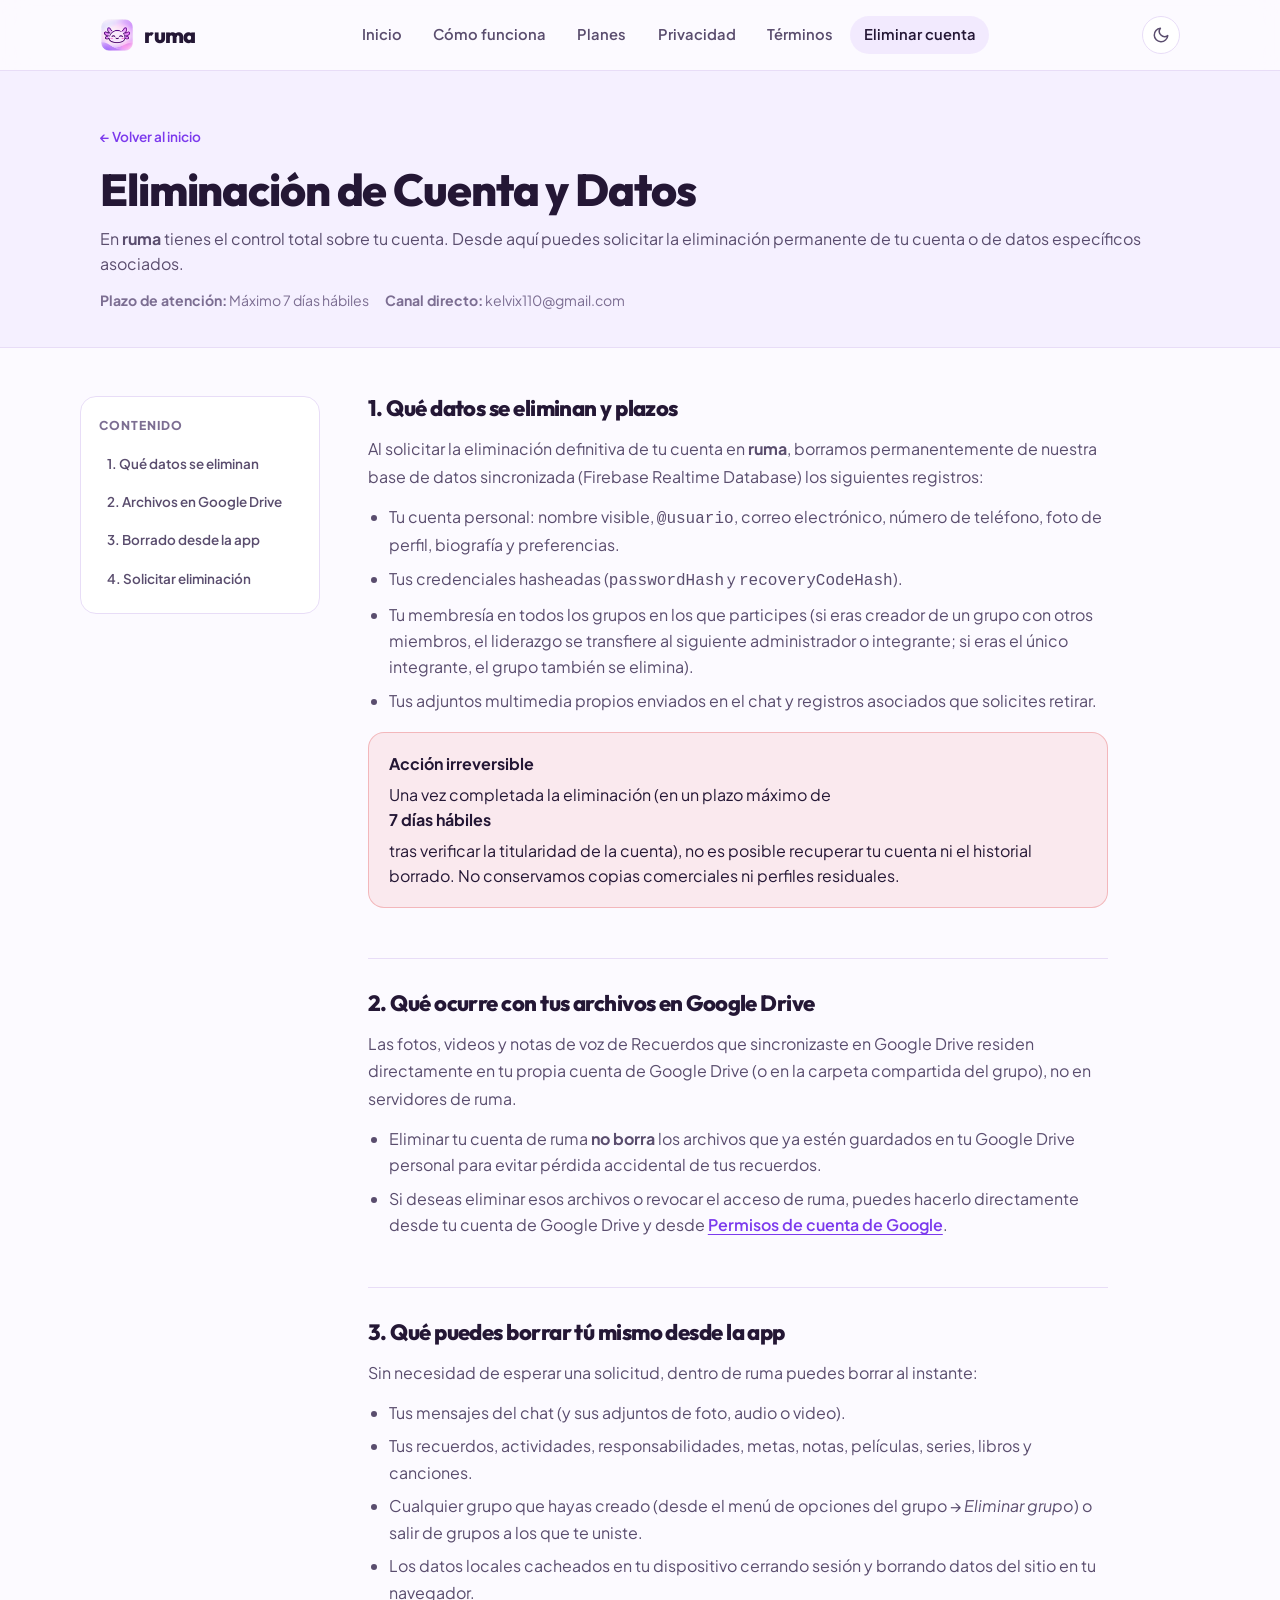
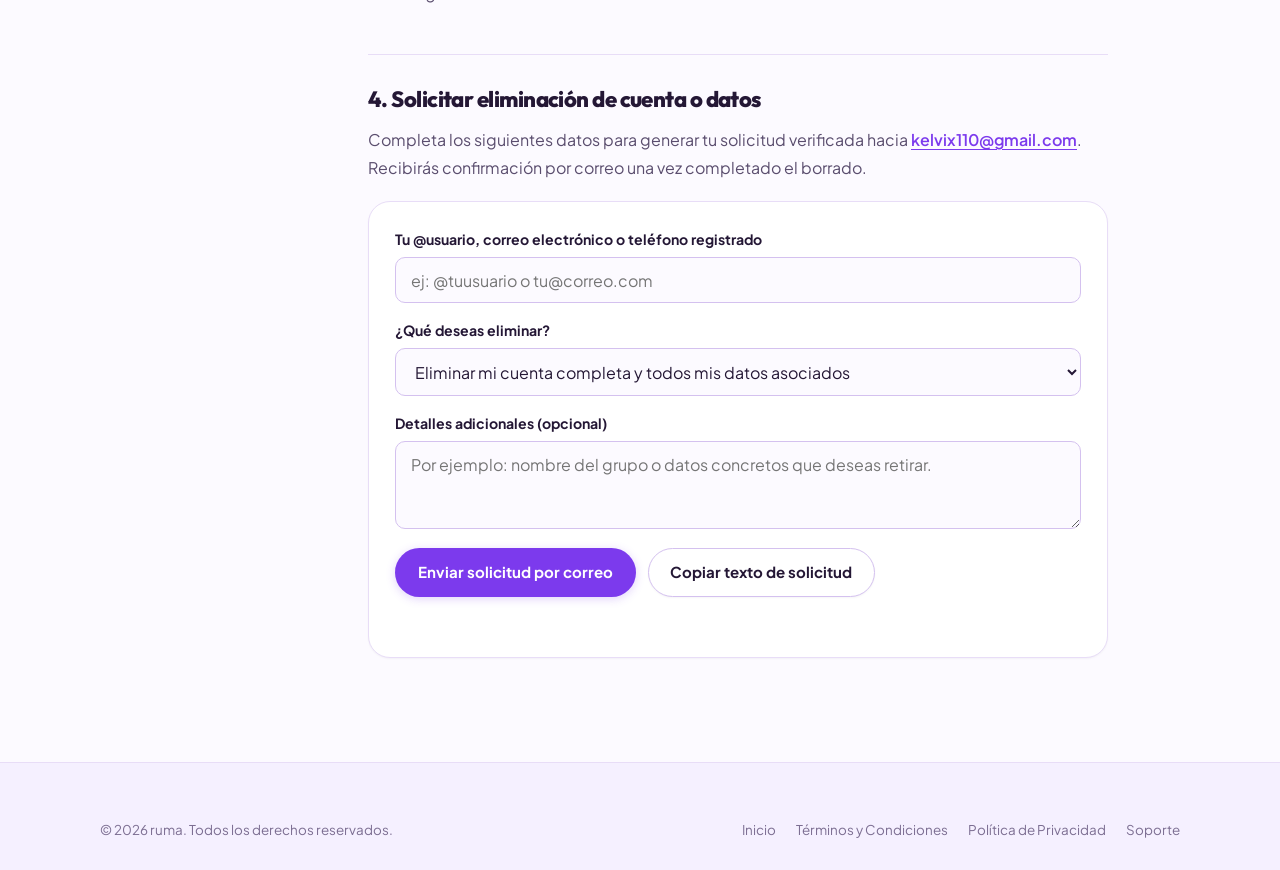
==== commit 00310171: "Quitar acceso a la beta: sin enlaces a la app ni guía de instalación" ====
--- a/eliminar-cuenta.html
+++ b/eliminar-cuenta.html
@@ -33,7 +33,6 @@
 
       <div class="nav-actions">
         <button type="button" class="icon-btn" id="theme-toggle" aria-label="Cambiar tema"></button>
-        <a href="https://kevingomez-04.github.io/ruma-app/" target="_blank" rel="noopener" class="btn btn-primary btn-sm nav-cta-desktop">Probar Beta</a>
         <button type="button" class="icon-btn mobile-menu-btn" id="mobile-menu-btn" aria-label="Abrir menú" aria-expanded="false" aria-controls="mobile-drawer">
           <svg width="20" height="20" viewBox="0 0 24 24" fill="none" stroke="currentColor" stroke-width="2" stroke-linecap="round" aria-hidden="true">
             <path d="M4 7h16M4 12h16M4 17h16" />
@@ -51,7 +50,6 @@
         <a href="terminos.html">Términos y condiciones</a>
         <a href="eliminar-cuenta.html" aria-current="page">Eliminación de cuenta</a>
       </nav>
-      <a href="https://kevingomez-04.github.io/ruma-app/" target="_blank" rel="noopener" class="btn btn-primary" style="width:100%;">Abrir ruma Beta</a>
     </div>
   </header>
 
--- a/css/styles.css
+++ b/css/styles.css
@@ -1326,7 +1326,7 @@
   .footer-grid { grid-template-columns: 1fr; gap: 1.85rem; }
   .section { padding: 3.5rem 0; }
   .hero-cta-row .btn { width: 100%; }
-  .data-table { display: block; overflow-x: auto; }
+
   .showcase-tabs { flex-wrap: nowrap; gap: 0.2rem; padding: 0.25rem; max-width: 100%; }
   .showcase-tab { padding: 0.4rem 0.62rem; font-size: 0.76rem; white-space: nowrap; }
 }
@@ -2125,3 +2125,102 @@
 @media (prefers-reduced-motion: reduce) {
   [data-reveal] { opacity: 1; transform: none; transition: none; }
 }
+
+/* ══ Capa de pulido y responsive v3 ═══════════════════════════════════════ */
+.site-header { -webkit-backdrop-filter: saturate(1.4) blur(14px); backdrop-filter: saturate(1.4) blur(14px); }
+.btn, .filter-pill, .showcase-tab, .tour-subpill, .tour-nav-btn { min-height: 44px; }
+.filter-pill, .showcase-tab { display: inline-flex; align-items: center; justify-content: center; }
+.hero h1 { font-size: clamp(2.1rem, 1.2rem + 3.6vw, 3.6rem); text-wrap: balance; }
+.section-head h2 { font-size: clamp(1.6rem, 1.1rem + 2vw, 2.4rem); text-wrap: balance; }
+.hero-stage, .tour-sticky { padding-top: 1.4rem; }
+.stage-chip-top { top: -6px; right: 4px; }
+.stage-chip-bottom { bottom: -8px; left: 4px; }
+.screen-card { overflow: hidden; }
+.screen-card:hover { transform: translateY(-4px) scale(1.01); }
+.tour-step { scroll-snap-align: start; }
+.lightbox-dialog { touch-action: pan-y; }
+.carousel-dots { display: none; }
+
+/* Navegación: el cajón móvil entra antes para que no se apriñen 7 enlaces */
+@media (max-width: 1100px) {
+  .nav-links, .nav-cta-desktop { display: none; }
+  .mobile-menu-btn { display: inline-flex; align-items: center; justify-content: center; min-width: 44px; min-height: 44px; }
+}
+
+@media (max-width: 960px) {
+  .hero-stage { padding-top: 0.5rem; }
+  .hero-grid { gap: 1.75rem; }
+  /* Tour: vista previa arriba y pasos en carrusel horizontal justo debajo */
+  .tour-sticky { order: -1; }
+  .tour-steps {
+    display: flex; flex-direction: row; gap: 0.75rem;
+    overflow-x: auto; scroll-snap-type: x mandatory;
+    margin: 0 calc(var(--gutter, 1.25rem) * -1); padding: 0.25rem var(--gutter, 1.25rem) 0.75rem;
+    scrollbar-width: none; -webkit-overflow-scrolling: touch;
+  }
+  .tour-steps::-webkit-scrollbar { display: none; }
+  .tour-step { flex: 0 0 min(82%, 340px); }
+  .tour-step:not(.active) .tour-step-bullets, .tour-step:not(.active) .tour-subpills { display: none; }
+}
+
+@media (max-width: 720px) {
+  .hero { padding: 1.75rem 0 2.5rem; }
+  .hero-metrics { display: none; }
+  .hero-meta { gap: 0.4rem 1rem; font-size: 0.8rem; }
+  .hero-lead { font-size: 1rem; }
+  .showcase-tabs { overflow-x: auto; scrollbar-width: none; justify-content: flex-start; }
+  .showcase-tabs::-webkit-scrollbar { display: none; }
+  .gallery-head-row { align-items: stretch; }
+  .filter-bar { display: flex; flex-wrap: nowrap; overflow-x: auto; max-width: 100%; scrollbar-width: none; border-radius: var(--radius-pill); }
+  .filter-bar::-webkit-scrollbar { display: none; }
+  .filter-pill { white-space: nowrap; flex: 0 0 auto; }
+  /* Galería: carrusel con la siguiente tarjeta asomando */
+  .screens-grid {
+    display: flex; gap: 0.85rem; overflow-x: auto; scroll-snap-type: x mandatory;
+    margin: 0 -1.25rem; padding: 0.25rem 1.25rem 1rem;
+    scrollbar-width: none; -webkit-overflow-scrolling: touch;
+  }
+  .screens-grid::-webkit-scrollbar { display: none; }
+  .screen-card { flex: 0 0 min(68%, 270px); scroll-snap-align: center; }
+  .screen-card[hidden] { display: none; }
+  .screen-card:hover { transform: none; }
+  .cta-band .btn { width: 100%; }
+  .legal-toc { padding: 1rem; }
+  .data-table th, .data-table td { padding: 0.65rem 0.7rem; font-size: 0.82rem; }
+}
+
+@media (max-width: 400px) {
+
+  .screen-card { flex-basis: 74%; }
+  .showcase-tab { padding: 0.4rem 0.7rem; }
+}
+
+@supports (padding: max(0px)) {
+  .site-footer { padding-bottom: max(2rem, env(safe-area-inset-bottom)); }
+  .lightbox { padding-left: max(1rem, env(safe-area-inset-left)); padding-right: max(1rem, env(safe-area-inset-right)); }
+}
+
+/* Evita que celdas de grid se ensanchen por contenido con scroll horizontal */
+.tour-layout > *, .legal-layout > *, .hero-grid > * { min-width: 0; }
+@media (max-width: 960px) {
+  .tour-layout, .legal-layout, .hero-grid { grid-template-columns: minmax(0, 1fr); }
+  .legal-toc { max-width: 100%; }
+}
+
+/* Tablas de datos: tarjetas apiladas en móvil (sin scroll horizontal) */
+@media (max-width: 640px) {
+  .data-table, .data-table tbody, .data-table tr, .data-table td { display: block; width: 100%; }
+  .data-table { border: 0; background: transparent; overflow: visible; }
+  .data-table thead { position: absolute; width: 1px; height: 1px; overflow: hidden; clip: rect(0 0 0 0); }
+  .data-table tr { background: var(--surface); border: 1px solid var(--border); border-radius: var(--radius-md); margin-bottom: 0.75rem; overflow: hidden; }
+  .data-table td { border-bottom: 1px solid var(--border); padding: 0.6rem 0.9rem; }
+  .data-table tr td:last-child { border-bottom: 0; }
+  .data-table td[data-label]::before { content: attr(data-label); display: block; font-size: 0.7rem; font-weight: 800; letter-spacing: 0.06em; text-transform: uppercase; color: var(--primary); margin-bottom: 0.15rem; }
+}
+code { overflow-wrap: anywhere; word-break: break-word; }
+
+@media (max-width: 960px) {
+  .tour-sticky .device-bezel-lg { max-width: 232px; border-radius: 34px; padding: 8px; }
+  .tour-sticky .device-viewport { max-height: 420px; }
+  .tour-sticky { gap: 0.85rem; }
+}
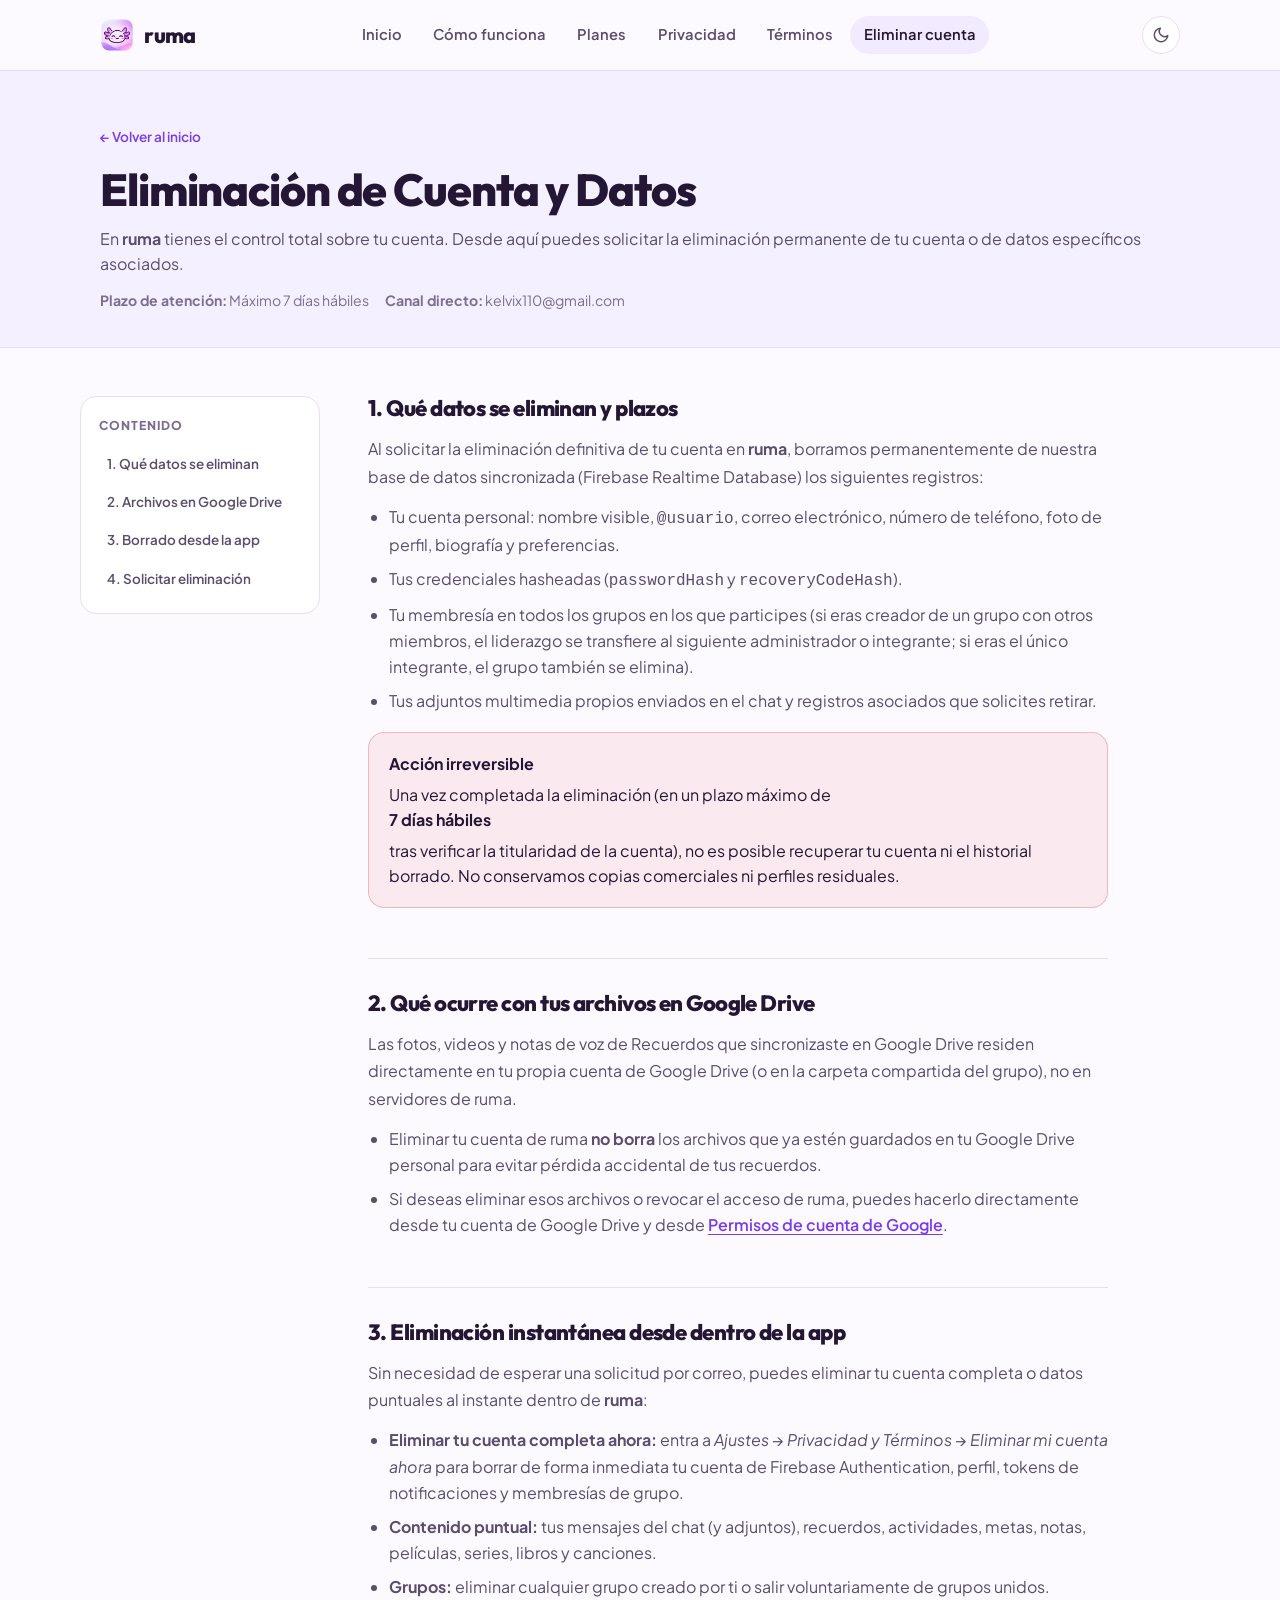
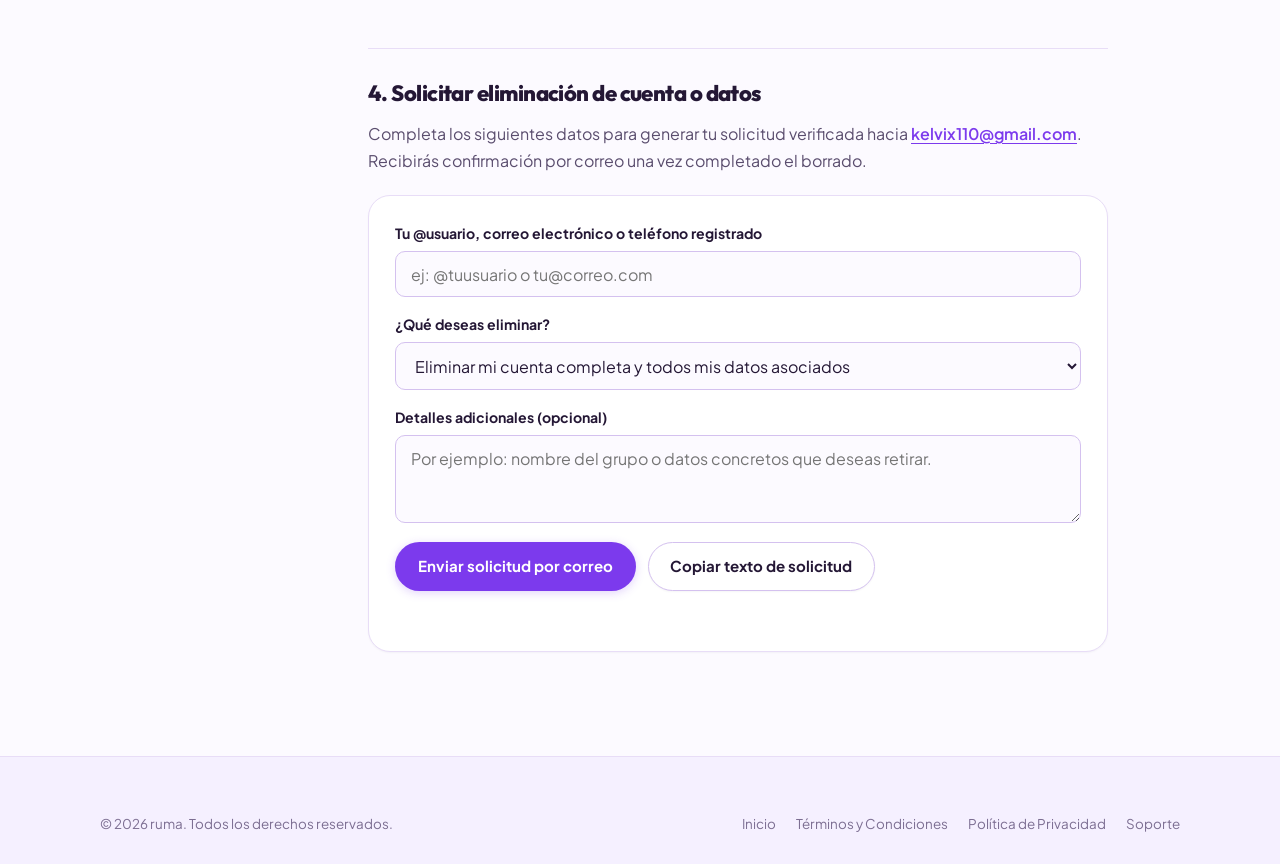
==== commit 069d30f6: "docs(legal): align privacidad/terminos/eliminar-cuenta with drive.file, Play Billing & App Links (ap" ====
--- a/eliminar-cuenta.html
+++ b/eliminar-cuenta.html
@@ -103,13 +103,12 @@
         </section>
 
         <section id="desde-app">
-          <h2>3. Qué puedes borrar tú mismo desde la app</h2>
-          <p>Sin necesidad de esperar una solicitud, dentro de ruma puedes borrar al instante:</p>
+          <h2>3. Eliminación instantánea desde dentro de la app</h2>
+          <p>Sin necesidad de esperar una solicitud por correo, puedes eliminar tu cuenta completa o datos puntuales al instante dentro de <strong>ruma</strong>:</p>
           <ul>
-            <li>Tus mensajes del chat (y sus adjuntos de foto, audio o video).</li>
-            <li>Tus recuerdos, actividades, responsabilidades, metas, notas, películas, series, libros y canciones.</li>
-            <li>Cualquier grupo que hayas creado (desde el menú de opciones del grupo → <em>Eliminar grupo</em>) o salir de grupos a los que te uniste.</li>
-            <li>Los datos locales cacheados en tu dispositivo cerrando sesión y borrando datos del sitio en tu navegador.</li>
+            <li><strong>Eliminar tu cuenta completa ahora:</strong> entra a <em>Ajustes → Privacidad y Términos → Eliminar mi cuenta ahora</em> para borrar de forma inmediata tu cuenta de Firebase Authentication, perfil, tokens de notificaciones y membresías de grupo.</li>
+            <li><strong>Contenido puntual:</strong> tus mensajes del chat (y adjuntos), recuerdos, actividades, metas, notas, películas, series, libros y canciones.</li>
+            <li><strong>Grupos:</strong> eliminar cualquier grupo creado por ti o salir voluntariamente de grupos unidos.</li>
           </ul>
         </section>
 
